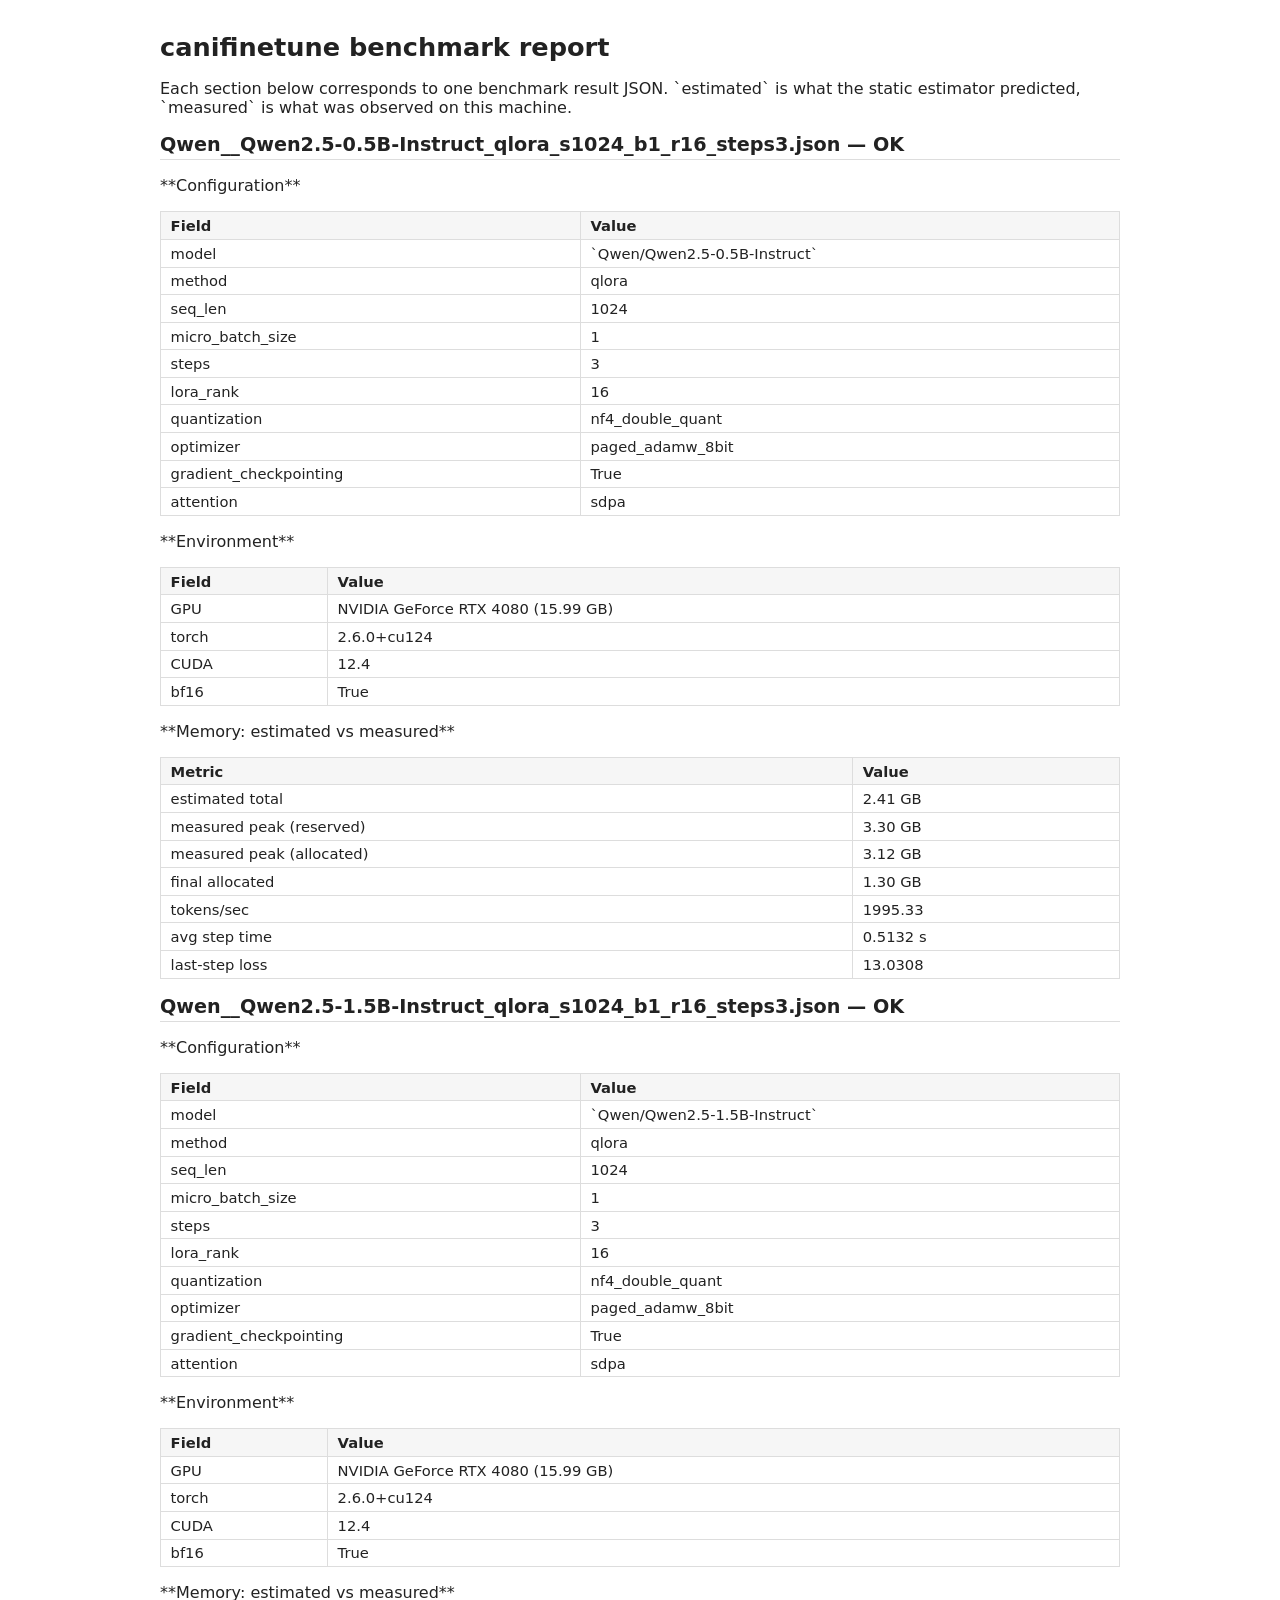
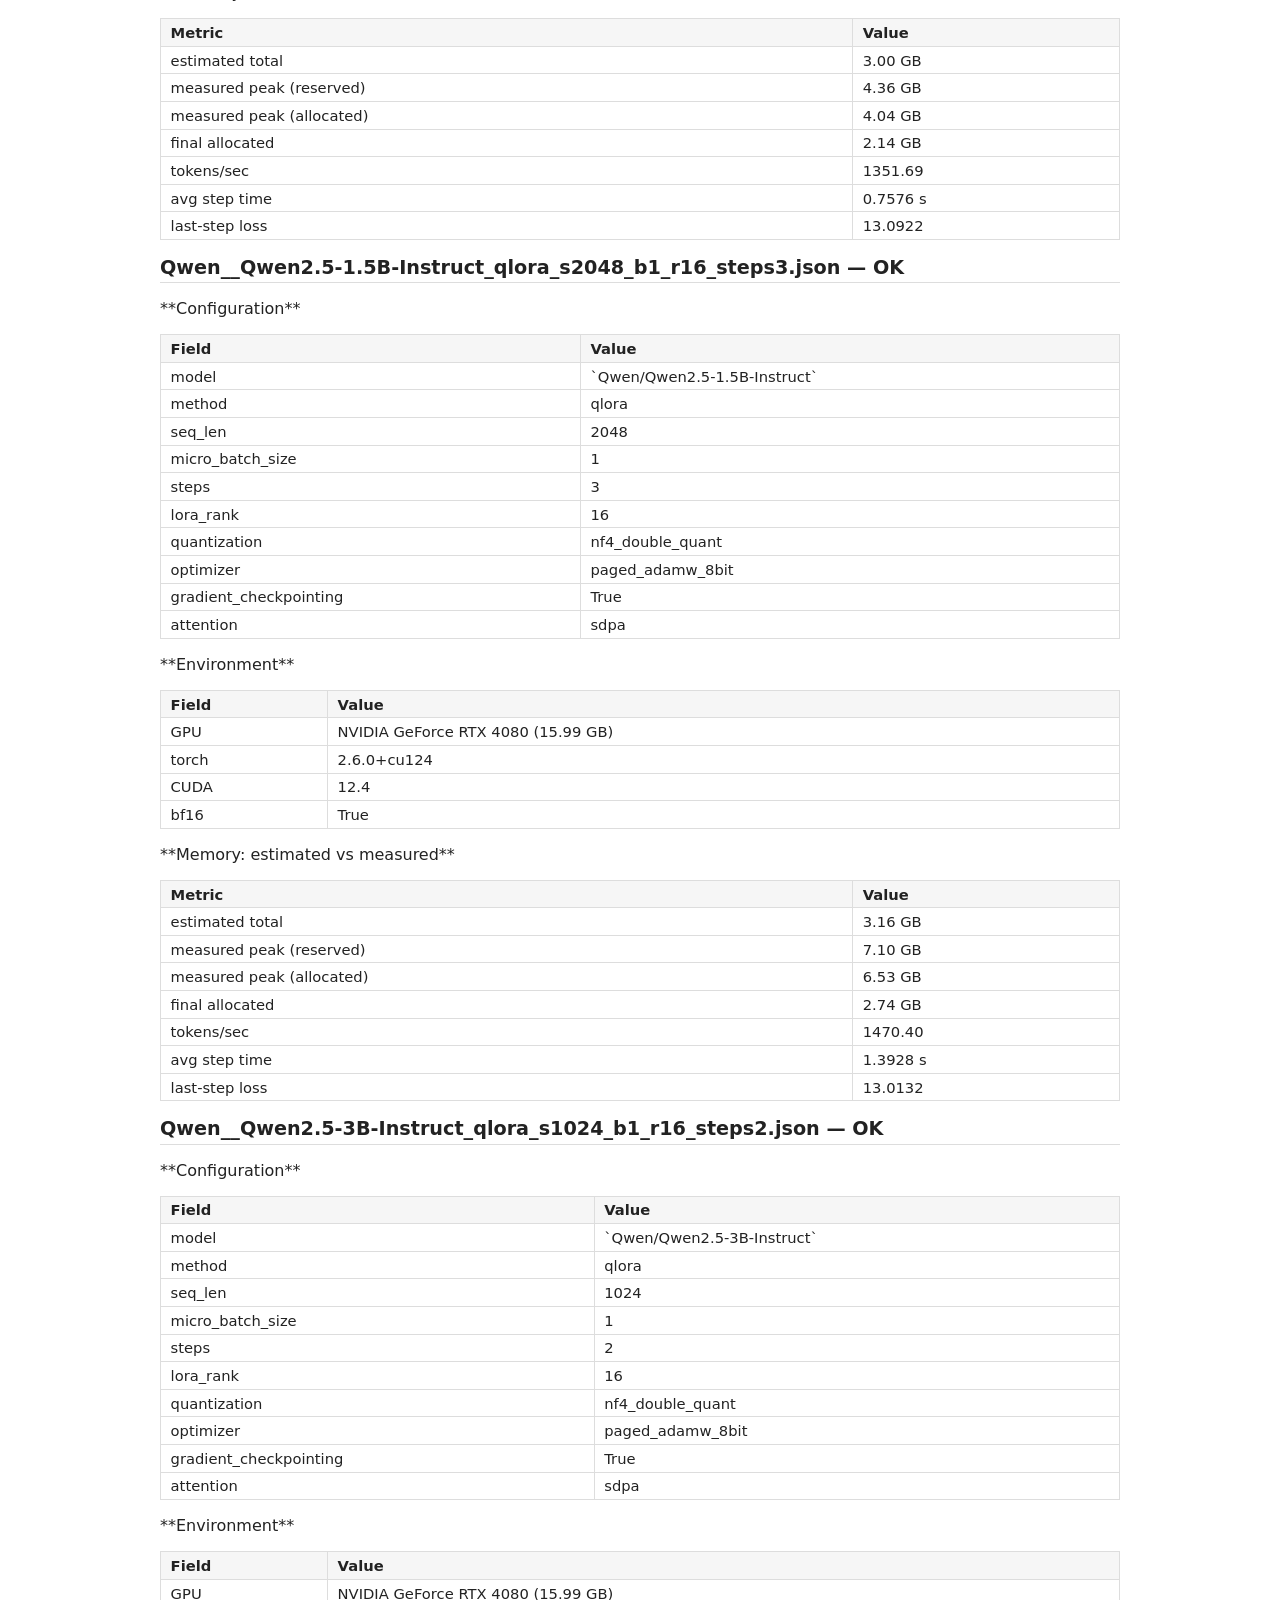
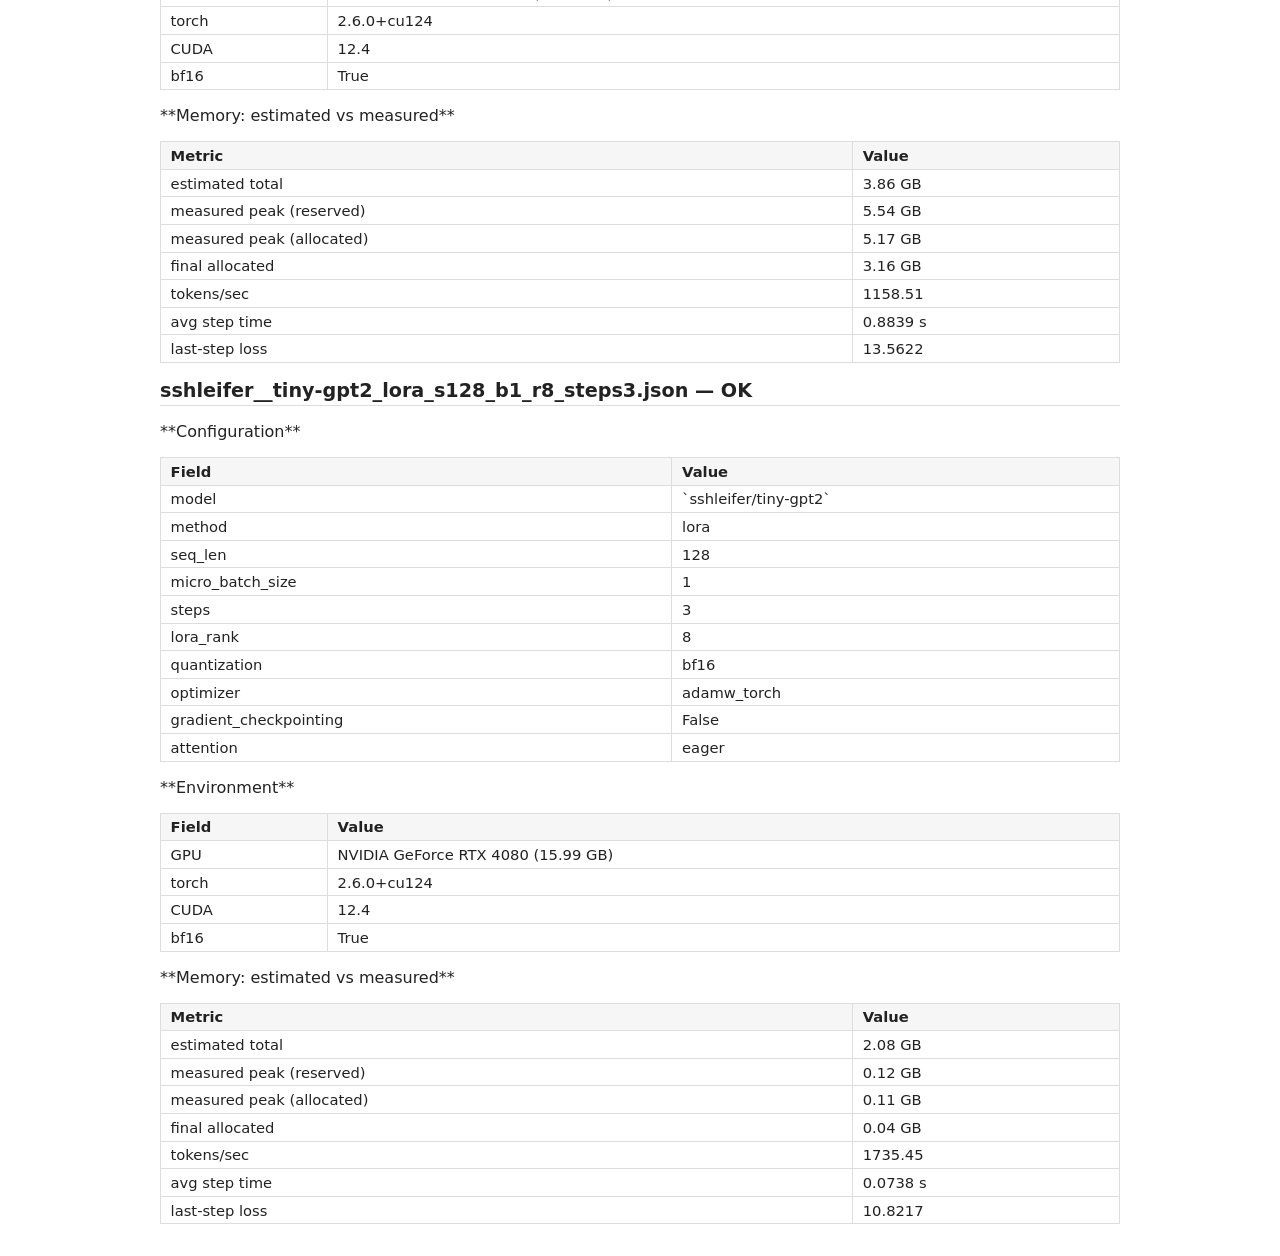
==== benchmarks/results/_report.html @ e1cbe89f "Add real RTX 4080 QLoRA benchmark results + recipes + calibration Tested on a single RTX 4080 (16 GB" ====
<!DOCTYPE html>
<html><head><meta charset="utf-8"><title>canifinetune benchmark report</title><style>
body {font-family: -apple-system, system-ui, "Segoe UI", sans-serif; max-width: 960px; margin: 2rem auto; color: #222;}
h1 {font-size: 1.6rem;}
h2 {font-size: 1.2rem; border-bottom: 1px solid #ddd; padding-bottom: 0.2rem;}
table {border-collapse: collapse; width: 100%; margin: 0.5rem 0 1rem;}
th, td {border: 1px solid #ddd; padding: 0.3rem 0.6rem; text-align: left; font-size: 0.92rem;}
th {background: #f6f6f6;}
code, pre {background: #f3f3f3; padding: 0 0.2rem; border-radius: 3px;}
pre {padding: 0.5rem; overflow-x: auto;}
</style></head><body>
<h1>canifinetune benchmark report</h1>
<p></p>
<p>Each section below corresponds to one benchmark result JSON. `estimated` is what the static estimator predicted, `measured` is what was observed on this machine.</p>
<p></p>
<h2>Qwen__Qwen2.5-0.5B-Instruct_qlora_s1024_b1_r16_steps3.json  —  OK</h2>
<p></p>
<p>**Configuration**</p>
<p></p>
<p></p>
<table><thead><tr>
<th>Field</th>
<th>Value</th>
</tr></thead><tbody>
<tr><td>model</td><td>`Qwen/Qwen2.5-0.5B-Instruct`</td></tr>
<tr><td>method</td><td>qlora</td></tr>
<tr><td>seq_len</td><td>1024</td></tr>
<tr><td>micro_batch_size</td><td>1</td></tr>
<tr><td>steps</td><td>3</td></tr>
<tr><td>lora_rank</td><td>16</td></tr>
<tr><td>quantization</td><td>nf4_double_quant</td></tr>
<tr><td>optimizer</td><td>paged_adamw_8bit</td></tr>
<tr><td>gradient_checkpointing</td><td>True</td></tr>
<tr><td>attention</td><td>sdpa</td></tr>
</tbody></table>
<p></p>
<p>**Environment**</p>
<p></p>
<p></p>
<table><thead><tr>
<th>Field</th>
<th>Value</th>
</tr></thead><tbody>
<tr><td>GPU</td><td>NVIDIA GeForce RTX 4080 (15.99 GB)</td></tr>
<tr><td>torch</td><td>2.6.0+cu124</td></tr>
<tr><td>CUDA</td><td>12.4</td></tr>
<tr><td>bf16</td><td>True</td></tr>
</tbody></table>
<p></p>
<p>**Memory: estimated vs measured**</p>
<p></p>
<p></p>
<table><thead><tr>
<th>Metric</th>
<th>Value</th>
</tr></thead><tbody>
<tr><td>estimated total</td><td>2.41 GB</td></tr>
<tr><td>measured peak (reserved)</td><td>3.30 GB</td></tr>
<tr><td>measured peak (allocated)</td><td>3.12 GB</td></tr>
<tr><td>final allocated</td><td>1.30 GB</td></tr>
<tr><td>tokens/sec</td><td>1995.33</td></tr>
<tr><td>avg step time</td><td>0.5132 s</td></tr>
<tr><td>last-step loss</td><td>13.0308</td></tr>
</tbody></table>
<p></p>
<h2>Qwen__Qwen2.5-1.5B-Instruct_qlora_s1024_b1_r16_steps3.json  —  OK</h2>
<p></p>
<p>**Configuration**</p>
<p></p>
<p></p>
<table><thead><tr>
<th>Field</th>
<th>Value</th>
</tr></thead><tbody>
<tr><td>model</td><td>`Qwen/Qwen2.5-1.5B-Instruct`</td></tr>
<tr><td>method</td><td>qlora</td></tr>
<tr><td>seq_len</td><td>1024</td></tr>
<tr><td>micro_batch_size</td><td>1</td></tr>
<tr><td>steps</td><td>3</td></tr>
<tr><td>lora_rank</td><td>16</td></tr>
<tr><td>quantization</td><td>nf4_double_quant</td></tr>
<tr><td>optimizer</td><td>paged_adamw_8bit</td></tr>
<tr><td>gradient_checkpointing</td><td>True</td></tr>
<tr><td>attention</td><td>sdpa</td></tr>
</tbody></table>
<p></p>
<p>**Environment**</p>
<p></p>
<p></p>
<table><thead><tr>
<th>Field</th>
<th>Value</th>
</tr></thead><tbody>
<tr><td>GPU</td><td>NVIDIA GeForce RTX 4080 (15.99 GB)</td></tr>
<tr><td>torch</td><td>2.6.0+cu124</td></tr>
<tr><td>CUDA</td><td>12.4</td></tr>
<tr><td>bf16</td><td>True</td></tr>
</tbody></table>
<p></p>
<p>**Memory: estimated vs measured**</p>
<p></p>
<p></p>
<table><thead><tr>
<th>Metric</th>
<th>Value</th>
</tr></thead><tbody>
<tr><td>estimated total</td><td>3.00 GB</td></tr>
<tr><td>measured peak (reserved)</td><td>4.36 GB</td></tr>
<tr><td>measured peak (allocated)</td><td>4.04 GB</td></tr>
<tr><td>final allocated</td><td>2.14 GB</td></tr>
<tr><td>tokens/sec</td><td>1351.69</td></tr>
<tr><td>avg step time</td><td>0.7576 s</td></tr>
<tr><td>last-step loss</td><td>13.0922</td></tr>
</tbody></table>
<p></p>
<h2>Qwen__Qwen2.5-1.5B-Instruct_qlora_s2048_b1_r16_steps3.json  —  OK</h2>
<p></p>
<p>**Configuration**</p>
<p></p>
<p></p>
<table><thead><tr>
<th>Field</th>
<th>Value</th>
</tr></thead><tbody>
<tr><td>model</td><td>`Qwen/Qwen2.5-1.5B-Instruct`</td></tr>
<tr><td>method</td><td>qlora</td></tr>
<tr><td>seq_len</td><td>2048</td></tr>
<tr><td>micro_batch_size</td><td>1</td></tr>
<tr><td>steps</td><td>3</td></tr>
<tr><td>lora_rank</td><td>16</td></tr>
<tr><td>quantization</td><td>nf4_double_quant</td></tr>
<tr><td>optimizer</td><td>paged_adamw_8bit</td></tr>
<tr><td>gradient_checkpointing</td><td>True</td></tr>
<tr><td>attention</td><td>sdpa</td></tr>
</tbody></table>
<p></p>
<p>**Environment**</p>
<p></p>
<p></p>
<table><thead><tr>
<th>Field</th>
<th>Value</th>
</tr></thead><tbody>
<tr><td>GPU</td><td>NVIDIA GeForce RTX 4080 (15.99 GB)</td></tr>
<tr><td>torch</td><td>2.6.0+cu124</td></tr>
<tr><td>CUDA</td><td>12.4</td></tr>
<tr><td>bf16</td><td>True</td></tr>
</tbody></table>
<p></p>
<p>**Memory: estimated vs measured**</p>
<p></p>
<p></p>
<table><thead><tr>
<th>Metric</th>
<th>Value</th>
</tr></thead><tbody>
<tr><td>estimated total</td><td>3.16 GB</td></tr>
<tr><td>measured peak (reserved)</td><td>7.10 GB</td></tr>
<tr><td>measured peak (allocated)</td><td>6.53 GB</td></tr>
<tr><td>final allocated</td><td>2.74 GB</td></tr>
<tr><td>tokens/sec</td><td>1470.40</td></tr>
<tr><td>avg step time</td><td>1.3928 s</td></tr>
<tr><td>last-step loss</td><td>13.0132</td></tr>
</tbody></table>
<p></p>
<h2>Qwen__Qwen2.5-3B-Instruct_qlora_s1024_b1_r16_steps2.json  —  OK</h2>
<p></p>
<p>**Configuration**</p>
<p></p>
<p></p>
<table><thead><tr>
<th>Field</th>
<th>Value</th>
</tr></thead><tbody>
<tr><td>model</td><td>`Qwen/Qwen2.5-3B-Instruct`</td></tr>
<tr><td>method</td><td>qlora</td></tr>
<tr><td>seq_len</td><td>1024</td></tr>
<tr><td>micro_batch_size</td><td>1</td></tr>
<tr><td>steps</td><td>2</td></tr>
<tr><td>lora_rank</td><td>16</td></tr>
<tr><td>quantization</td><td>nf4_double_quant</td></tr>
<tr><td>optimizer</td><td>paged_adamw_8bit</td></tr>
<tr><td>gradient_checkpointing</td><td>True</td></tr>
<tr><td>attention</td><td>sdpa</td></tr>
</tbody></table>
<p></p>
<p>**Environment**</p>
<p></p>
<p></p>
<table><thead><tr>
<th>Field</th>
<th>Value</th>
</tr></thead><tbody>
<tr><td>GPU</td><td>NVIDIA GeForce RTX 4080 (15.99 GB)</td></tr>
<tr><td>torch</td><td>2.6.0+cu124</td></tr>
<tr><td>CUDA</td><td>12.4</td></tr>
<tr><td>bf16</td><td>True</td></tr>
</tbody></table>
<p></p>
<p>**Memory: estimated vs measured**</p>
<p></p>
<p></p>
<table><thead><tr>
<th>Metric</th>
<th>Value</th>
</tr></thead><tbody>
<tr><td>estimated total</td><td>3.86 GB</td></tr>
<tr><td>measured peak (reserved)</td><td>5.54 GB</td></tr>
<tr><td>measured peak (allocated)</td><td>5.17 GB</td></tr>
<tr><td>final allocated</td><td>3.16 GB</td></tr>
<tr><td>tokens/sec</td><td>1158.51</td></tr>
<tr><td>avg step time</td><td>0.8839 s</td></tr>
<tr><td>last-step loss</td><td>13.5622</td></tr>
</tbody></table>
<p></p>
<h2>sshleifer__tiny-gpt2_lora_s128_b1_r8_steps3.json  —  OK</h2>
<p></p>
<p>**Configuration**</p>
<p></p>
<p></p>
<table><thead><tr>
<th>Field</th>
<th>Value</th>
</tr></thead><tbody>
<tr><td>model</td><td>`sshleifer/tiny-gpt2`</td></tr>
<tr><td>method</td><td>lora</td></tr>
<tr><td>seq_len</td><td>128</td></tr>
<tr><td>micro_batch_size</td><td>1</td></tr>
<tr><td>steps</td><td>3</td></tr>
<tr><td>lora_rank</td><td>8</td></tr>
<tr><td>quantization</td><td>bf16</td></tr>
<tr><td>optimizer</td><td>adamw_torch</td></tr>
<tr><td>gradient_checkpointing</td><td>False</td></tr>
<tr><td>attention</td><td>eager</td></tr>
</tbody></table>
<p></p>
<p>**Environment**</p>
<p></p>
<p></p>
<table><thead><tr>
<th>Field</th>
<th>Value</th>
</tr></thead><tbody>
<tr><td>GPU</td><td>NVIDIA GeForce RTX 4080 (15.99 GB)</td></tr>
<tr><td>torch</td><td>2.6.0+cu124</td></tr>
<tr><td>CUDA</td><td>12.4</td></tr>
<tr><td>bf16</td><td>True</td></tr>
</tbody></table>
<p></p>
<p>**Memory: estimated vs measured**</p>
<p></p>
<p></p>
<table><thead><tr>
<th>Metric</th>
<th>Value</th>
</tr></thead><tbody>
<tr><td>estimated total</td><td>2.08 GB</td></tr>
<tr><td>measured peak (reserved)</td><td>0.12 GB</td></tr>
<tr><td>measured peak (allocated)</td><td>0.11 GB</td></tr>
<tr><td>final allocated</td><td>0.04 GB</td></tr>
<tr><td>tokens/sec</td><td>1735.45</td></tr>
<tr><td>avg step time</td><td>0.0738 s</td></tr>
<tr><td>last-step loss</td><td>10.8217</td></tr>
</tbody></table>
</body></html>
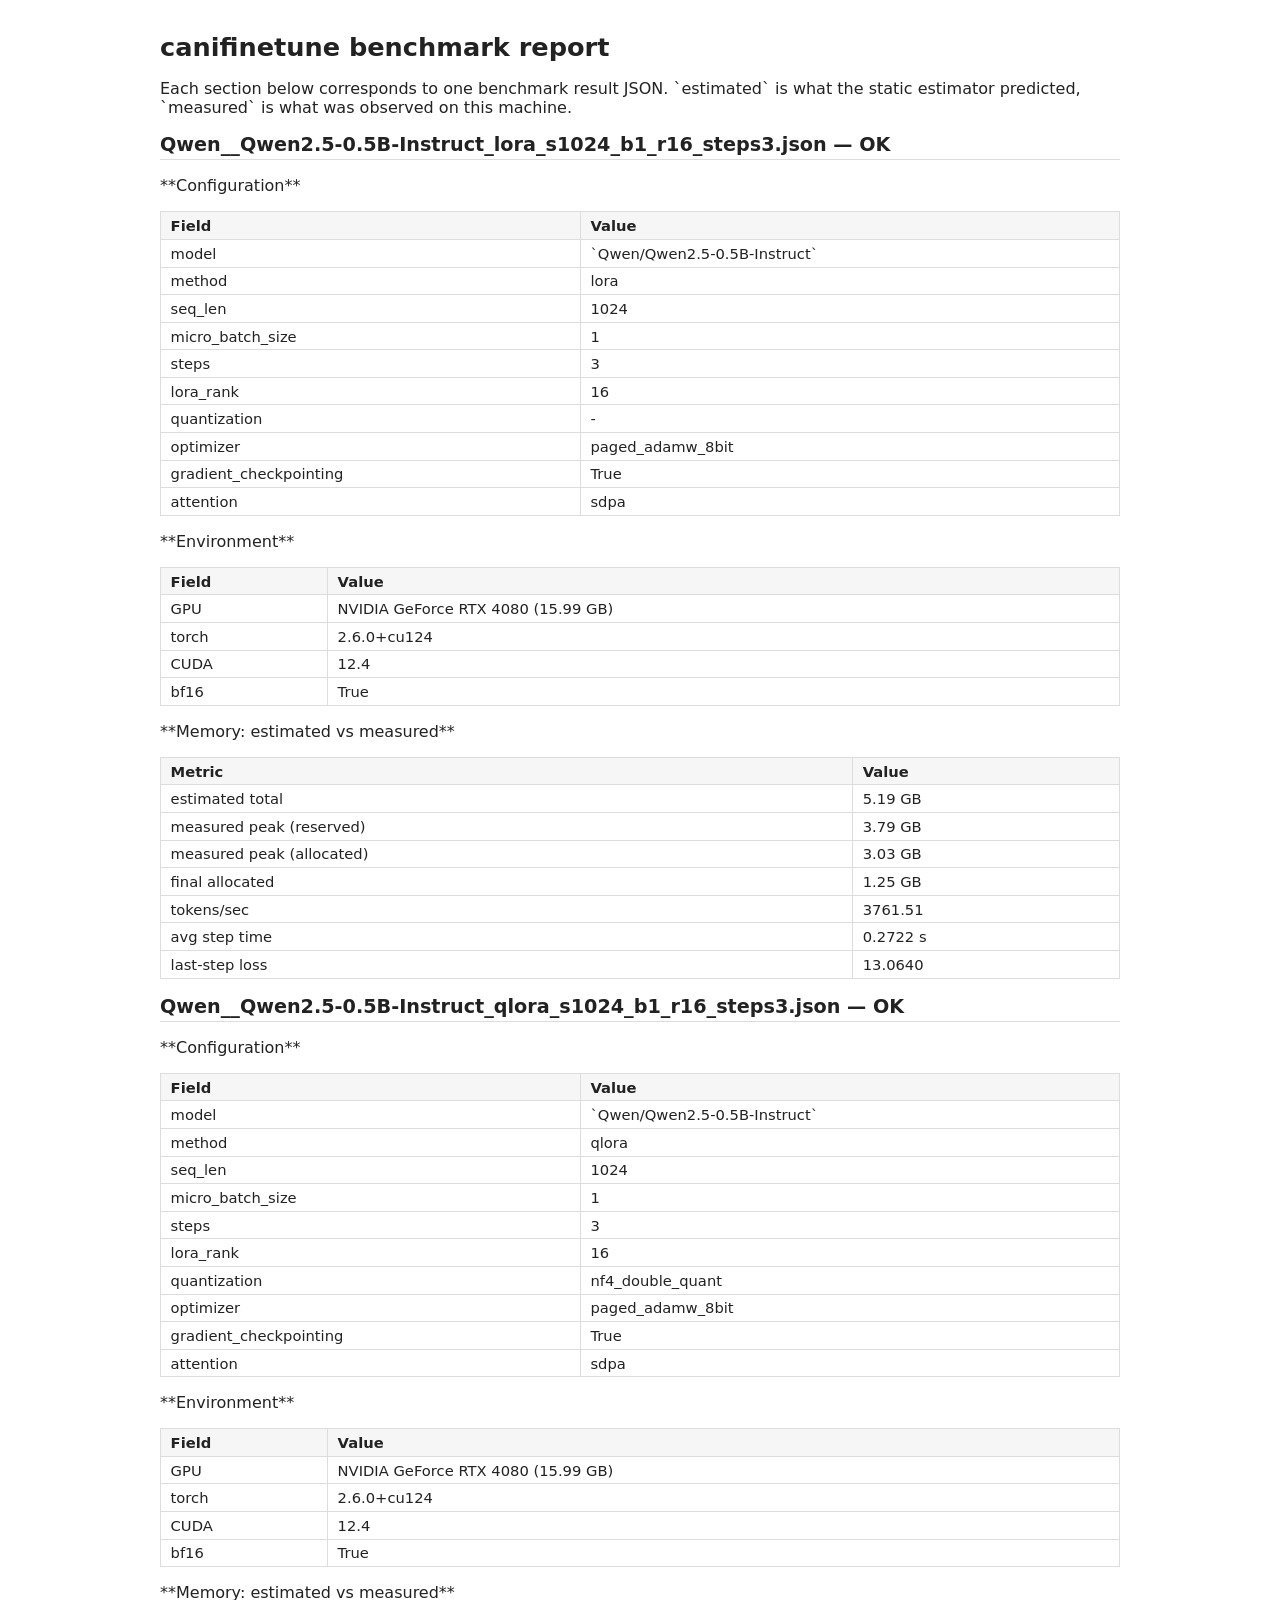
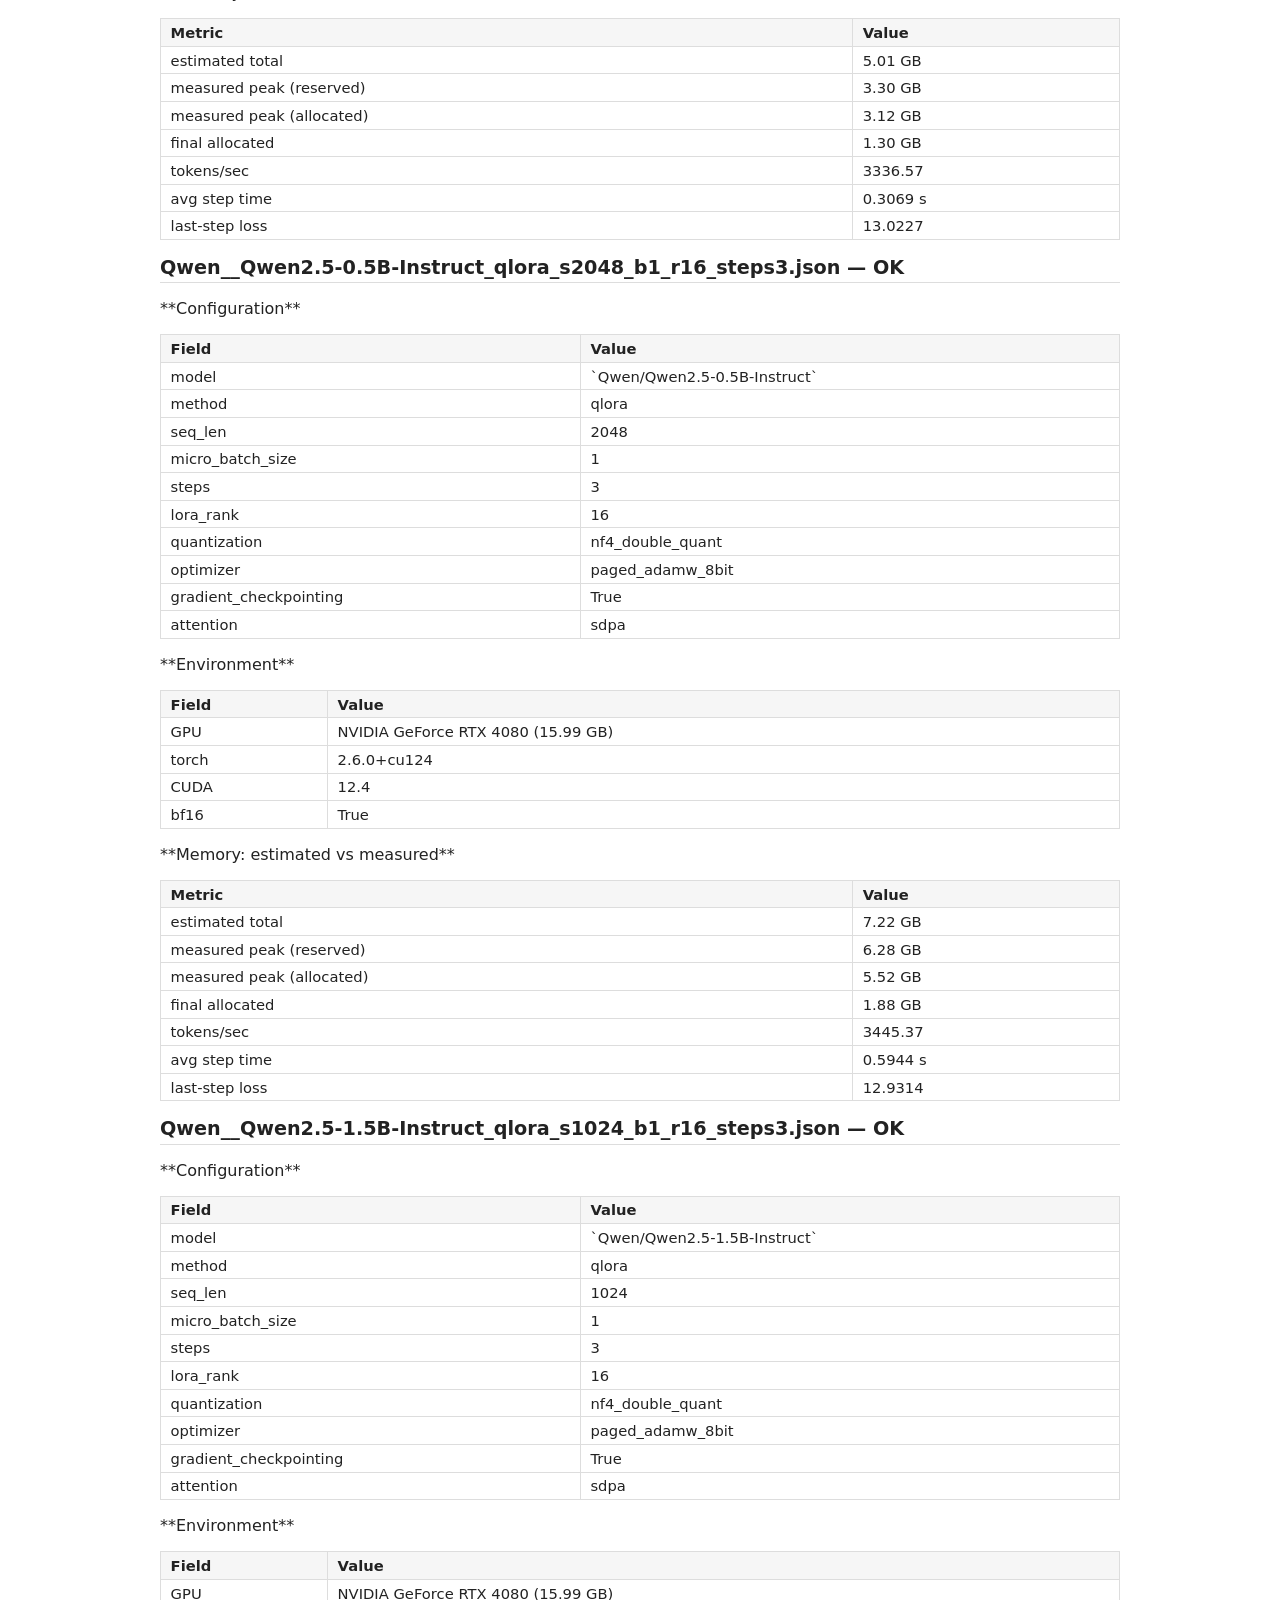
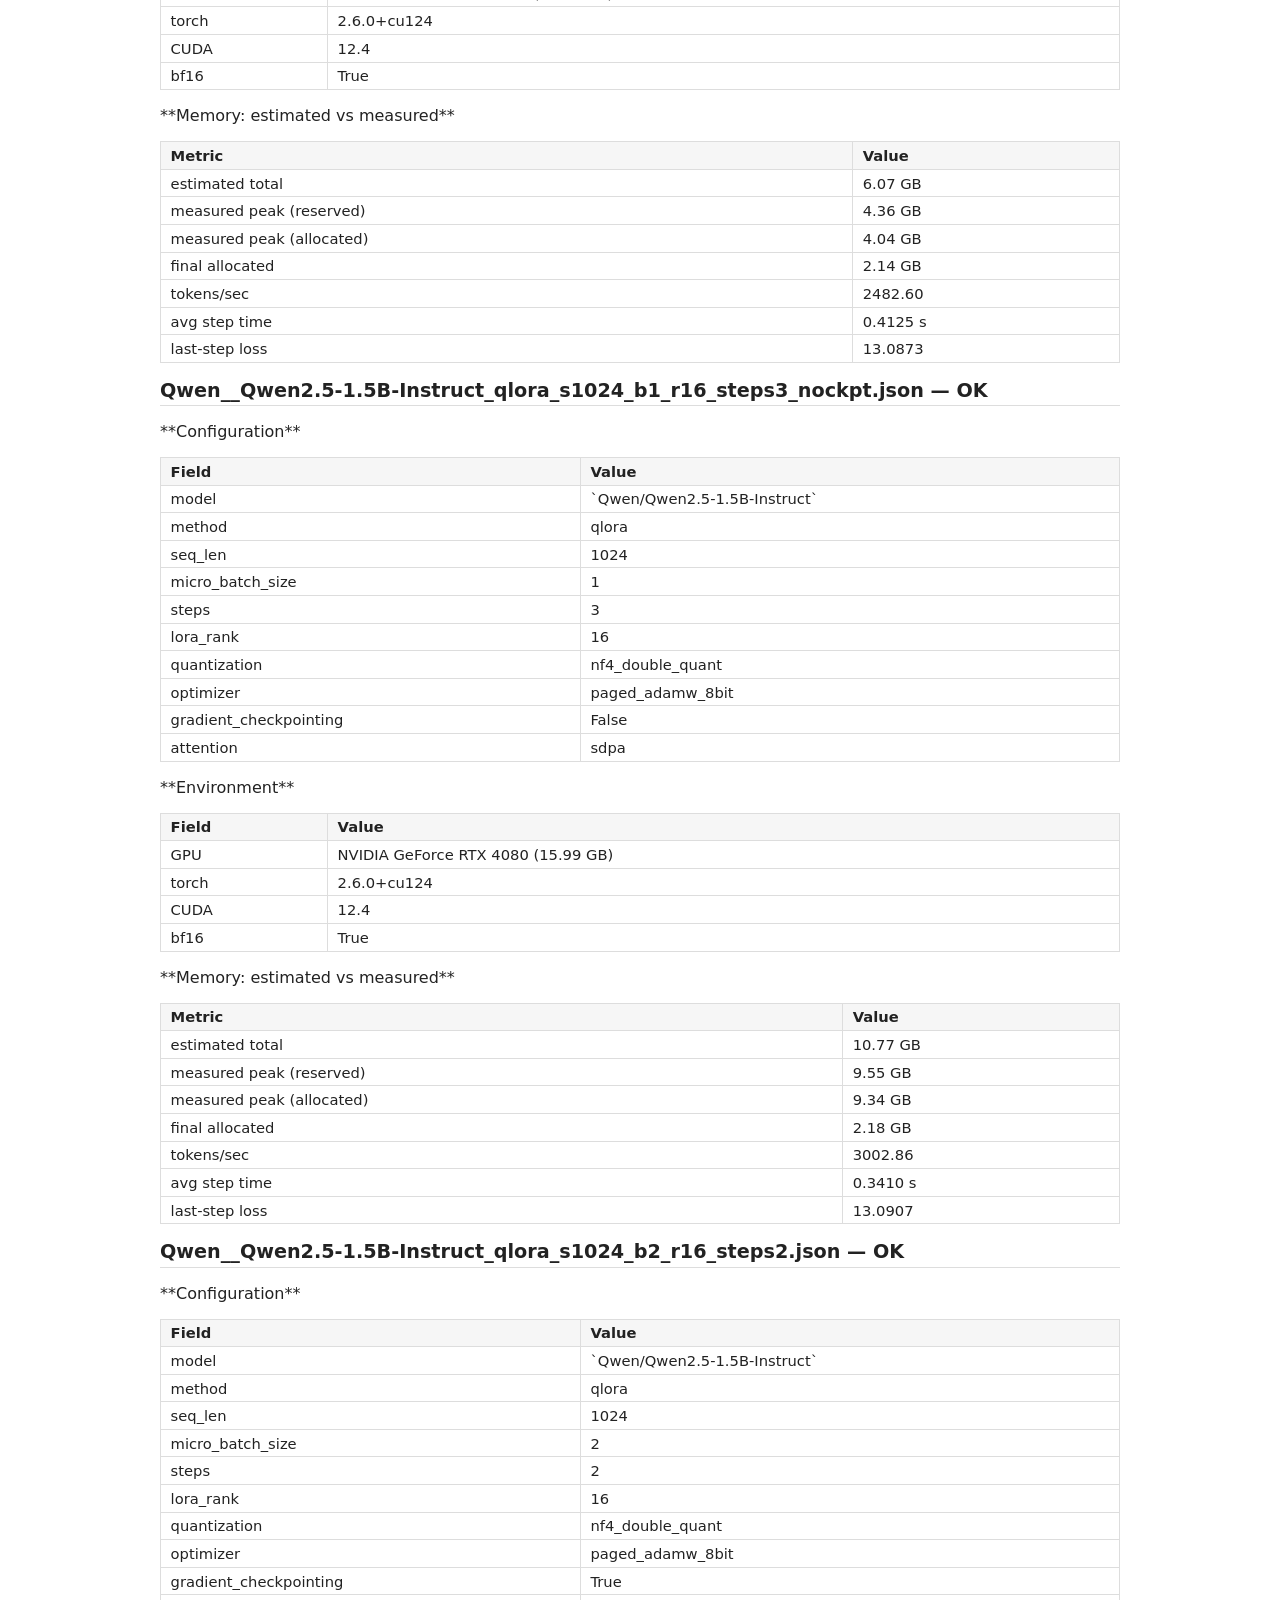
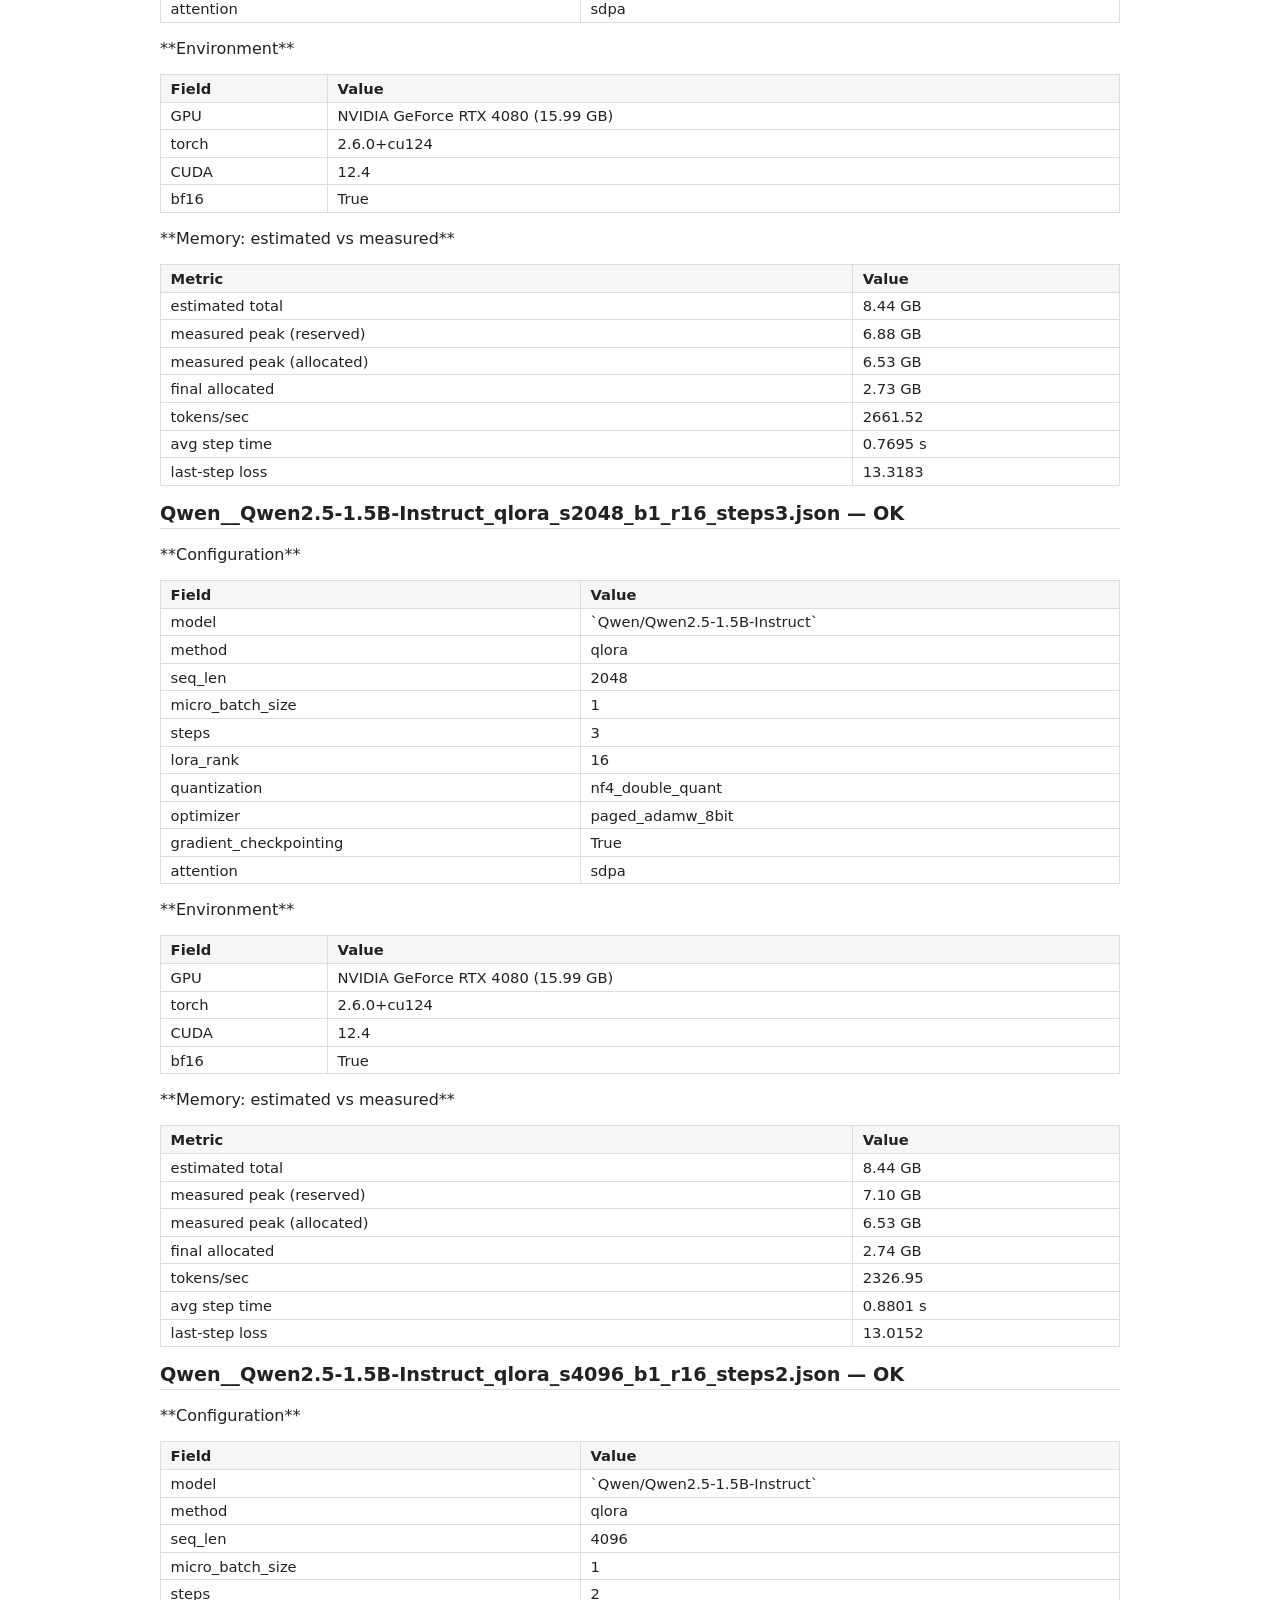
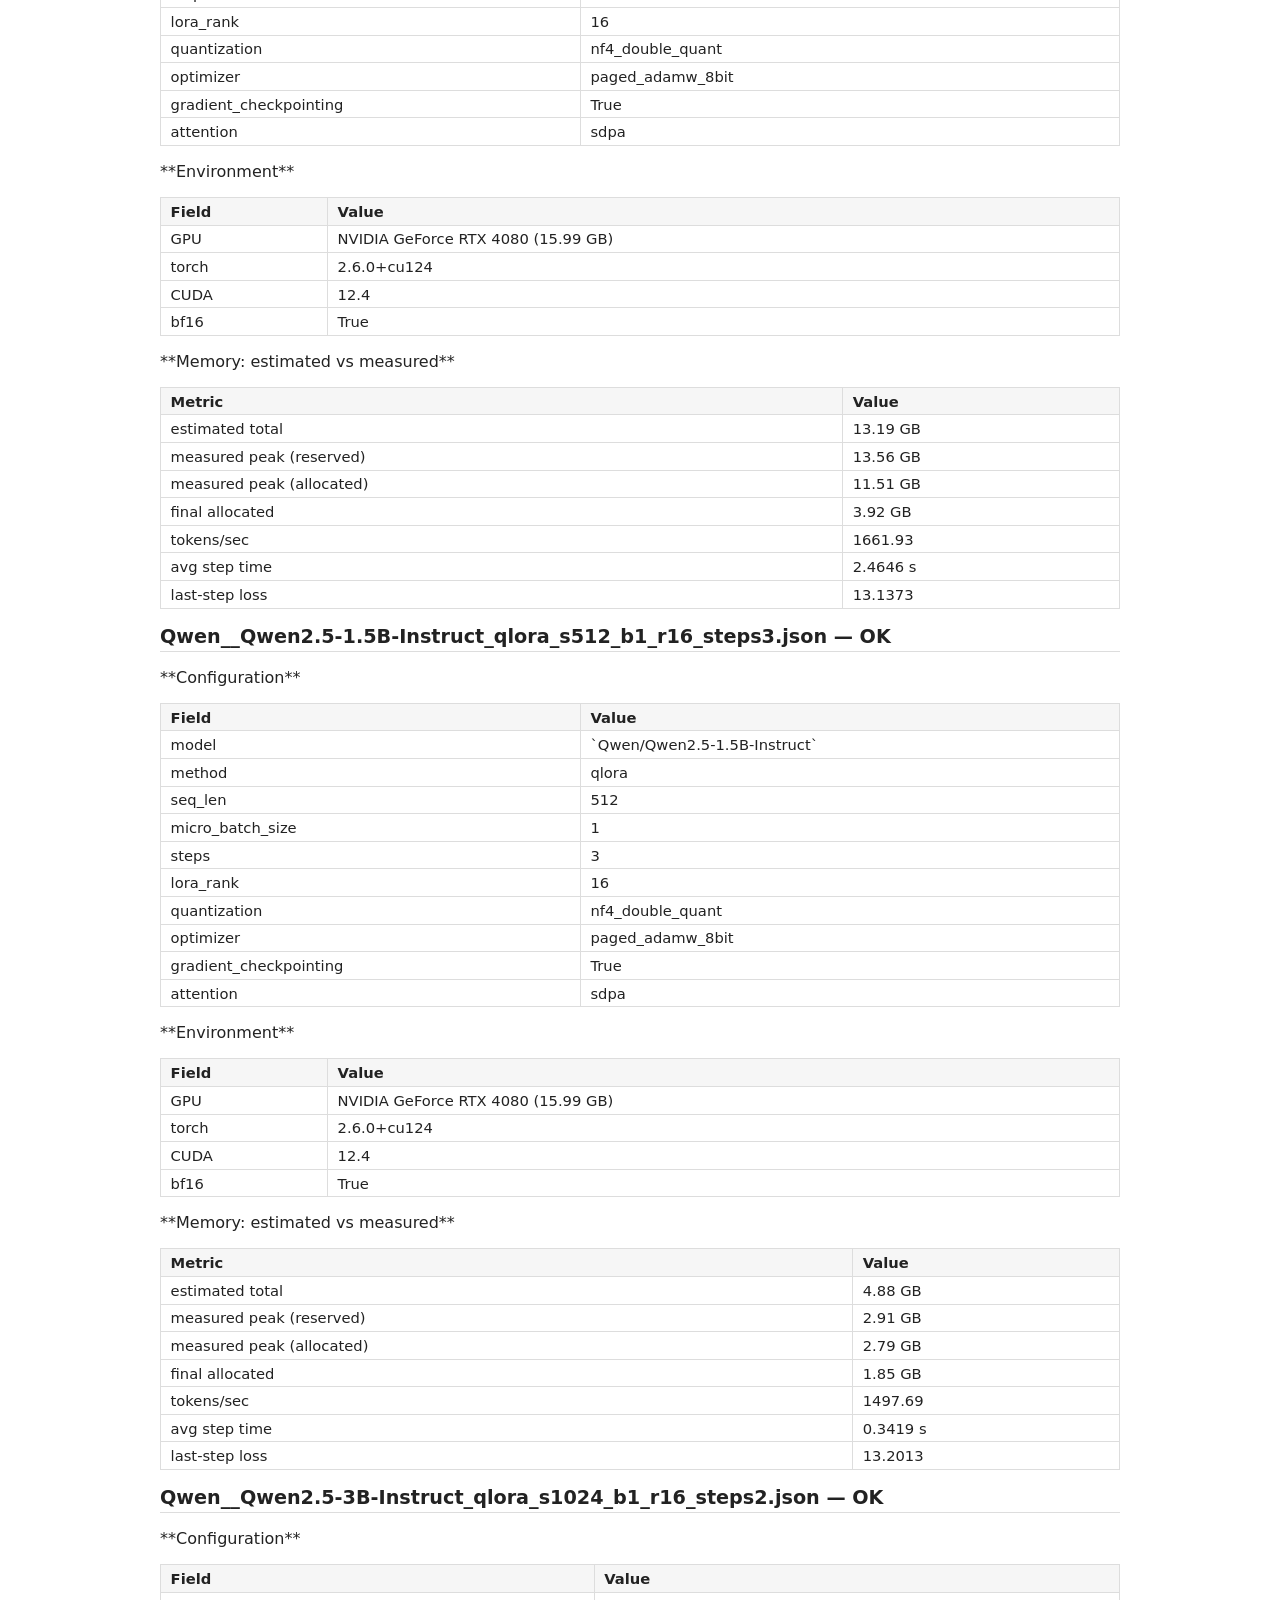
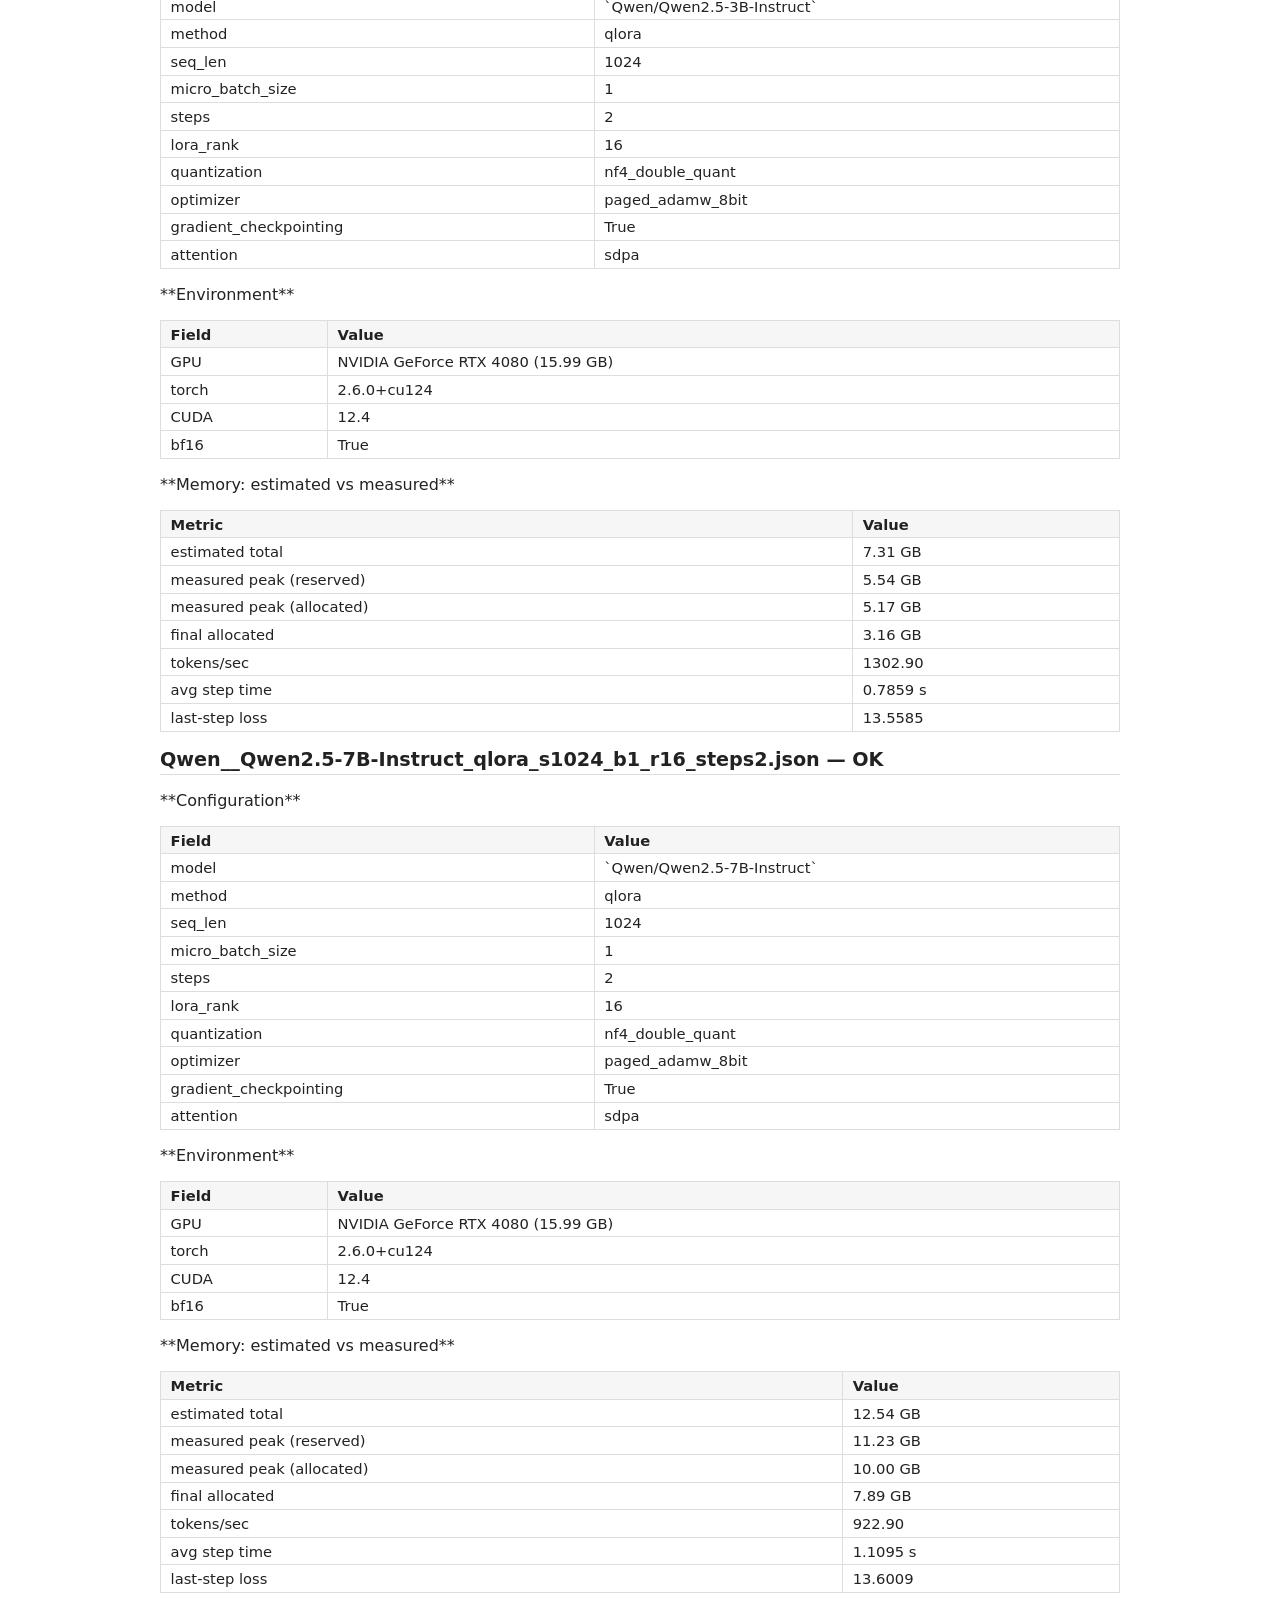
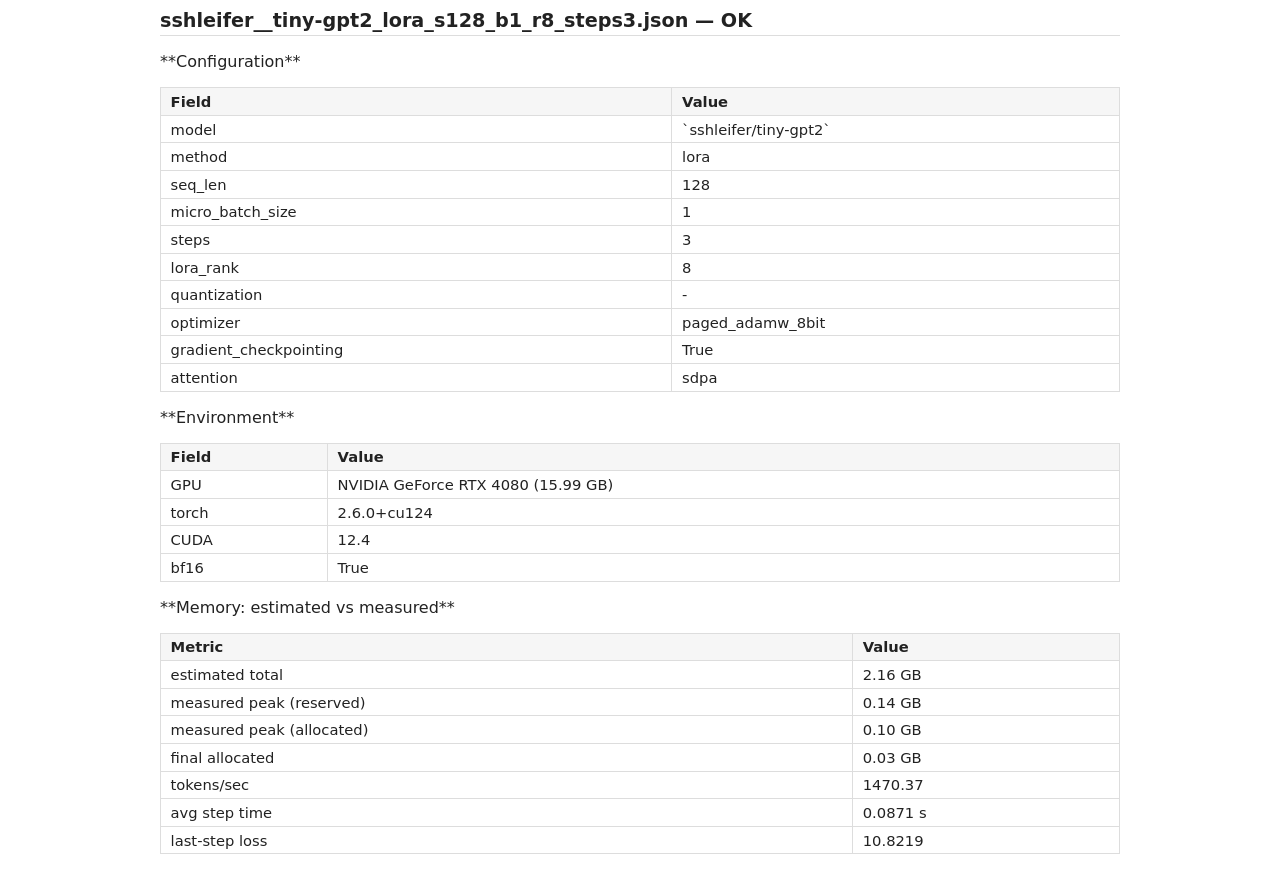
==== commit 669dffc8: "Refresh RTX 4080 baselines and docs for the recalibrated estimator Re-ran the full benchmark grid (n" ====
--- a/benchmarks/results/_report.html
+++ b/benchmarks/results/_report.html
@@ -13,6 +13,56 @@
 <p></p>
 <p>Each section below corresponds to one benchmark result JSON. `estimated` is what the static estimator predicted, `measured` is what was observed on this machine.</p>
 <p></p>
+<h2>Qwen__Qwen2.5-0.5B-Instruct_lora_s1024_b1_r16_steps3.json  —  OK</h2>
+<p></p>
+<p>**Configuration**</p>
+<p></p>
+<p></p>
+<table><thead><tr>
+<th>Field</th>
+<th>Value</th>
+</tr></thead><tbody>
+<tr><td>model</td><td>`Qwen/Qwen2.5-0.5B-Instruct`</td></tr>
+<tr><td>method</td><td>lora</td></tr>
+<tr><td>seq_len</td><td>1024</td></tr>
+<tr><td>micro_batch_size</td><td>1</td></tr>
+<tr><td>steps</td><td>3</td></tr>
+<tr><td>lora_rank</td><td>16</td></tr>
+<tr><td>quantization</td><td>-</td></tr>
+<tr><td>optimizer</td><td>paged_adamw_8bit</td></tr>
+<tr><td>gradient_checkpointing</td><td>True</td></tr>
+<tr><td>attention</td><td>sdpa</td></tr>
+</tbody></table>
+<p></p>
+<p>**Environment**</p>
+<p></p>
+<p></p>
+<table><thead><tr>
+<th>Field</th>
+<th>Value</th>
+</tr></thead><tbody>
+<tr><td>GPU</td><td>NVIDIA GeForce RTX 4080 (15.99 GB)</td></tr>
+<tr><td>torch</td><td>2.6.0+cu124</td></tr>
+<tr><td>CUDA</td><td>12.4</td></tr>
+<tr><td>bf16</td><td>True</td></tr>
+</tbody></table>
+<p></p>
+<p>**Memory: estimated vs measured**</p>
+<p></p>
+<p></p>
+<table><thead><tr>
+<th>Metric</th>
+<th>Value</th>
+</tr></thead><tbody>
+<tr><td>estimated total</td><td>5.19 GB</td></tr>
+<tr><td>measured peak (reserved)</td><td>3.79 GB</td></tr>
+<tr><td>measured peak (allocated)</td><td>3.03 GB</td></tr>
+<tr><td>final allocated</td><td>1.25 GB</td></tr>
+<tr><td>tokens/sec</td><td>3761.51</td></tr>
+<tr><td>avg step time</td><td>0.2722 s</td></tr>
+<tr><td>last-step loss</td><td>13.0640</td></tr>
+</tbody></table>
+<p></p>
 <h2>Qwen__Qwen2.5-0.5B-Instruct_qlora_s1024_b1_r16_steps3.json  —  OK</h2>
 <p></p>
 <p>**Configuration**</p>
@@ -54,13 +104,63 @@
 <th>Metric</th>
 <th>Value</th>
 </tr></thead><tbody>
-<tr><td>estimated total</td><td>2.41 GB</td></tr>
+<tr><td>estimated total</td><td>5.01 GB</td></tr>
 <tr><td>measured peak (reserved)</td><td>3.30 GB</td></tr>
 <tr><td>measured peak (allocated)</td><td>3.12 GB</td></tr>
 <tr><td>final allocated</td><td>1.30 GB</td></tr>
-<tr><td>tokens/sec</td><td>1995.33</td></tr>
-<tr><td>avg step time</td><td>0.5132 s</td></tr>
-<tr><td>last-step loss</td><td>13.0308</td></tr>
+<tr><td>tokens/sec</td><td>3336.57</td></tr>
+<tr><td>avg step time</td><td>0.3069 s</td></tr>
+<tr><td>last-step loss</td><td>13.0227</td></tr>
+</tbody></table>
+<p></p>
+<h2>Qwen__Qwen2.5-0.5B-Instruct_qlora_s2048_b1_r16_steps3.json  —  OK</h2>
+<p></p>
+<p>**Configuration**</p>
+<p></p>
+<p></p>
+<table><thead><tr>
+<th>Field</th>
+<th>Value</th>
+</tr></thead><tbody>
+<tr><td>model</td><td>`Qwen/Qwen2.5-0.5B-Instruct`</td></tr>
+<tr><td>method</td><td>qlora</td></tr>
+<tr><td>seq_len</td><td>2048</td></tr>
+<tr><td>micro_batch_size</td><td>1</td></tr>
+<tr><td>steps</td><td>3</td></tr>
+<tr><td>lora_rank</td><td>16</td></tr>
+<tr><td>quantization</td><td>nf4_double_quant</td></tr>
+<tr><td>optimizer</td><td>paged_adamw_8bit</td></tr>
+<tr><td>gradient_checkpointing</td><td>True</td></tr>
+<tr><td>attention</td><td>sdpa</td></tr>
+</tbody></table>
+<p></p>
+<p>**Environment**</p>
+<p></p>
+<p></p>
+<table><thead><tr>
+<th>Field</th>
+<th>Value</th>
+</tr></thead><tbody>
+<tr><td>GPU</td><td>NVIDIA GeForce RTX 4080 (15.99 GB)</td></tr>
+<tr><td>torch</td><td>2.6.0+cu124</td></tr>
+<tr><td>CUDA</td><td>12.4</td></tr>
+<tr><td>bf16</td><td>True</td></tr>
+</tbody></table>
+<p></p>
+<p>**Memory: estimated vs measured**</p>
+<p></p>
+<p></p>
+<table><thead><tr>
+<th>Metric</th>
+<th>Value</th>
+</tr></thead><tbody>
+<tr><td>estimated total</td><td>7.22 GB</td></tr>
+<tr><td>measured peak (reserved)</td><td>6.28 GB</td></tr>
+<tr><td>measured peak (allocated)</td><td>5.52 GB</td></tr>
+<tr><td>final allocated</td><td>1.88 GB</td></tr>
+<tr><td>tokens/sec</td><td>3445.37</td></tr>
+<tr><td>avg step time</td><td>0.5944 s</td></tr>
+<tr><td>last-step loss</td><td>12.9314</td></tr>
 </tbody></table>
 <p></p>
 <h2>Qwen__Qwen2.5-1.5B-Instruct_qlora_s1024_b1_r16_steps3.json  —  OK</h2>
@@ -104,13 +204,113 @@
 <th>Metric</th>
 <th>Value</th>
 </tr></thead><tbody>
-<tr><td>estimated total</td><td>3.00 GB</td></tr>
+<tr><td>estimated total</td><td>6.07 GB</td></tr>
 <tr><td>measured peak (reserved)</td><td>4.36 GB</td></tr>
 <tr><td>measured peak (allocated)</td><td>4.04 GB</td></tr>
 <tr><td>final allocated</td><td>2.14 GB</td></tr>
-<tr><td>tokens/sec</td><td>1351.69</td></tr>
-<tr><td>avg step time</td><td>0.7576 s</td></tr>
-<tr><td>last-step loss</td><td>13.0922</td></tr>
+<tr><td>tokens/sec</td><td>2482.60</td></tr>
+<tr><td>avg step time</td><td>0.4125 s</td></tr>
+<tr><td>last-step loss</td><td>13.0873</td></tr>
+</tbody></table>
+<p></p>
+<h2>Qwen__Qwen2.5-1.5B-Instruct_qlora_s1024_b1_r16_steps3_nockpt.json  —  OK</h2>
+<p></p>
+<p>**Configuration**</p>
+<p></p>
+<p></p>
+<table><thead><tr>
+<th>Field</th>
+<th>Value</th>
+</tr></thead><tbody>
+<tr><td>model</td><td>`Qwen/Qwen2.5-1.5B-Instruct`</td></tr>
+<tr><td>method</td><td>qlora</td></tr>
+<tr><td>seq_len</td><td>1024</td></tr>
+<tr><td>micro_batch_size</td><td>1</td></tr>
+<tr><td>steps</td><td>3</td></tr>
+<tr><td>lora_rank</td><td>16</td></tr>
+<tr><td>quantization</td><td>nf4_double_quant</td></tr>
+<tr><td>optimizer</td><td>paged_adamw_8bit</td></tr>
+<tr><td>gradient_checkpointing</td><td>False</td></tr>
+<tr><td>attention</td><td>sdpa</td></tr>
+</tbody></table>
+<p></p>
+<p>**Environment**</p>
+<p></p>
+<p></p>
+<table><thead><tr>
+<th>Field</th>
+<th>Value</th>
+</tr></thead><tbody>
+<tr><td>GPU</td><td>NVIDIA GeForce RTX 4080 (15.99 GB)</td></tr>
+<tr><td>torch</td><td>2.6.0+cu124</td></tr>
+<tr><td>CUDA</td><td>12.4</td></tr>
+<tr><td>bf16</td><td>True</td></tr>
+</tbody></table>
+<p></p>
+<p>**Memory: estimated vs measured**</p>
+<p></p>
+<p></p>
+<table><thead><tr>
+<th>Metric</th>
+<th>Value</th>
+</tr></thead><tbody>
+<tr><td>estimated total</td><td>10.77 GB</td></tr>
+<tr><td>measured peak (reserved)</td><td>9.55 GB</td></tr>
+<tr><td>measured peak (allocated)</td><td>9.34 GB</td></tr>
+<tr><td>final allocated</td><td>2.18 GB</td></tr>
+<tr><td>tokens/sec</td><td>3002.86</td></tr>
+<tr><td>avg step time</td><td>0.3410 s</td></tr>
+<tr><td>last-step loss</td><td>13.0907</td></tr>
+</tbody></table>
+<p></p>
+<h2>Qwen__Qwen2.5-1.5B-Instruct_qlora_s1024_b2_r16_steps2.json  —  OK</h2>
+<p></p>
+<p>**Configuration**</p>
+<p></p>
+<p></p>
+<table><thead><tr>
+<th>Field</th>
+<th>Value</th>
+</tr></thead><tbody>
+<tr><td>model</td><td>`Qwen/Qwen2.5-1.5B-Instruct`</td></tr>
+<tr><td>method</td><td>qlora</td></tr>
+<tr><td>seq_len</td><td>1024</td></tr>
+<tr><td>micro_batch_size</td><td>2</td></tr>
+<tr><td>steps</td><td>2</td></tr>
+<tr><td>lora_rank</td><td>16</td></tr>
+<tr><td>quantization</td><td>nf4_double_quant</td></tr>
+<tr><td>optimizer</td><td>paged_adamw_8bit</td></tr>
+<tr><td>gradient_checkpointing</td><td>True</td></tr>
+<tr><td>attention</td><td>sdpa</td></tr>
+</tbody></table>
+<p></p>
+<p>**Environment**</p>
+<p></p>
+<p></p>
+<table><thead><tr>
+<th>Field</th>
+<th>Value</th>
+</tr></thead><tbody>
+<tr><td>GPU</td><td>NVIDIA GeForce RTX 4080 (15.99 GB)</td></tr>
+<tr><td>torch</td><td>2.6.0+cu124</td></tr>
+<tr><td>CUDA</td><td>12.4</td></tr>
+<tr><td>bf16</td><td>True</td></tr>
+</tbody></table>
+<p></p>
+<p>**Memory: estimated vs measured**</p>
+<p></p>
+<p></p>
+<table><thead><tr>
+<th>Metric</th>
+<th>Value</th>
+</tr></thead><tbody>
+<tr><td>estimated total</td><td>8.44 GB</td></tr>
+<tr><td>measured peak (reserved)</td><td>6.88 GB</td></tr>
+<tr><td>measured peak (allocated)</td><td>6.53 GB</td></tr>
+<tr><td>final allocated</td><td>2.73 GB</td></tr>
+<tr><td>tokens/sec</td><td>2661.52</td></tr>
+<tr><td>avg step time</td><td>0.7695 s</td></tr>
+<tr><td>last-step loss</td><td>13.3183</td></tr>
 </tbody></table>
 <p></p>
 <h2>Qwen__Qwen2.5-1.5B-Instruct_qlora_s2048_b1_r16_steps3.json  —  OK</h2>
@@ -154,13 +354,113 @@
 <th>Metric</th>
 <th>Value</th>
 </tr></thead><tbody>
-<tr><td>estimated total</td><td>3.16 GB</td></tr>
+<tr><td>estimated total</td><td>8.44 GB</td></tr>
 <tr><td>measured peak (reserved)</td><td>7.10 GB</td></tr>
 <tr><td>measured peak (allocated)</td><td>6.53 GB</td></tr>
 <tr><td>final allocated</td><td>2.74 GB</td></tr>
-<tr><td>tokens/sec</td><td>1470.40</td></tr>
-<tr><td>avg step time</td><td>1.3928 s</td></tr>
-<tr><td>last-step loss</td><td>13.0132</td></tr>
+<tr><td>tokens/sec</td><td>2326.95</td></tr>
+<tr><td>avg step time</td><td>0.8801 s</td></tr>
+<tr><td>last-step loss</td><td>13.0152</td></tr>
+</tbody></table>
+<p></p>
+<h2>Qwen__Qwen2.5-1.5B-Instruct_qlora_s4096_b1_r16_steps2.json  —  OK</h2>
+<p></p>
+<p>**Configuration**</p>
+<p></p>
+<p></p>
+<table><thead><tr>
+<th>Field</th>
+<th>Value</th>
+</tr></thead><tbody>
+<tr><td>model</td><td>`Qwen/Qwen2.5-1.5B-Instruct`</td></tr>
+<tr><td>method</td><td>qlora</td></tr>
+<tr><td>seq_len</td><td>4096</td></tr>
+<tr><td>micro_batch_size</td><td>1</td></tr>
+<tr><td>steps</td><td>2</td></tr>
+<tr><td>lora_rank</td><td>16</td></tr>
+<tr><td>quantization</td><td>nf4_double_quant</td></tr>
+<tr><td>optimizer</td><td>paged_adamw_8bit</td></tr>
+<tr><td>gradient_checkpointing</td><td>True</td></tr>
+<tr><td>attention</td><td>sdpa</td></tr>
+</tbody></table>
+<p></p>
+<p>**Environment**</p>
+<p></p>
+<p></p>
+<table><thead><tr>
+<th>Field</th>
+<th>Value</th>
+</tr></thead><tbody>
+<tr><td>GPU</td><td>NVIDIA GeForce RTX 4080 (15.99 GB)</td></tr>
+<tr><td>torch</td><td>2.6.0+cu124</td></tr>
+<tr><td>CUDA</td><td>12.4</td></tr>
+<tr><td>bf16</td><td>True</td></tr>
+</tbody></table>
+<p></p>
+<p>**Memory: estimated vs measured**</p>
+<p></p>
+<p></p>
+<table><thead><tr>
+<th>Metric</th>
+<th>Value</th>
+</tr></thead><tbody>
+<tr><td>estimated total</td><td>13.19 GB</td></tr>
+<tr><td>measured peak (reserved)</td><td>13.56 GB</td></tr>
+<tr><td>measured peak (allocated)</td><td>11.51 GB</td></tr>
+<tr><td>final allocated</td><td>3.92 GB</td></tr>
+<tr><td>tokens/sec</td><td>1661.93</td></tr>
+<tr><td>avg step time</td><td>2.4646 s</td></tr>
+<tr><td>last-step loss</td><td>13.1373</td></tr>
+</tbody></table>
+<p></p>
+<h2>Qwen__Qwen2.5-1.5B-Instruct_qlora_s512_b1_r16_steps3.json  —  OK</h2>
+<p></p>
+<p>**Configuration**</p>
+<p></p>
+<p></p>
+<table><thead><tr>
+<th>Field</th>
+<th>Value</th>
+</tr></thead><tbody>
+<tr><td>model</td><td>`Qwen/Qwen2.5-1.5B-Instruct`</td></tr>
+<tr><td>method</td><td>qlora</td></tr>
+<tr><td>seq_len</td><td>512</td></tr>
+<tr><td>micro_batch_size</td><td>1</td></tr>
+<tr><td>steps</td><td>3</td></tr>
+<tr><td>lora_rank</td><td>16</td></tr>
+<tr><td>quantization</td><td>nf4_double_quant</td></tr>
+<tr><td>optimizer</td><td>paged_adamw_8bit</td></tr>
+<tr><td>gradient_checkpointing</td><td>True</td></tr>
+<tr><td>attention</td><td>sdpa</td></tr>
+</tbody></table>
+<p></p>
+<p>**Environment**</p>
+<p></p>
+<p></p>
+<table><thead><tr>
+<th>Field</th>
+<th>Value</th>
+</tr></thead><tbody>
+<tr><td>GPU</td><td>NVIDIA GeForce RTX 4080 (15.99 GB)</td></tr>
+<tr><td>torch</td><td>2.6.0+cu124</td></tr>
+<tr><td>CUDA</td><td>12.4</td></tr>
+<tr><td>bf16</td><td>True</td></tr>
+</tbody></table>
+<p></p>
+<p>**Memory: estimated vs measured**</p>
+<p></p>
+<p></p>
+<table><thead><tr>
+<th>Metric</th>
+<th>Value</th>
+</tr></thead><tbody>
+<tr><td>estimated total</td><td>4.88 GB</td></tr>
+<tr><td>measured peak (reserved)</td><td>2.91 GB</td></tr>
+<tr><td>measured peak (allocated)</td><td>2.79 GB</td></tr>
+<tr><td>final allocated</td><td>1.85 GB</td></tr>
+<tr><td>tokens/sec</td><td>1497.69</td></tr>
+<tr><td>avg step time</td><td>0.3419 s</td></tr>
+<tr><td>last-step loss</td><td>13.2013</td></tr>
 </tbody></table>
 <p></p>
 <h2>Qwen__Qwen2.5-3B-Instruct_qlora_s1024_b1_r16_steps2.json  —  OK</h2>
@@ -204,13 +504,63 @@
 <th>Metric</th>
 <th>Value</th>
 </tr></thead><tbody>
-<tr><td>estimated total</td><td>3.86 GB</td></tr>
+<tr><td>estimated total</td><td>7.31 GB</td></tr>
 <tr><td>measured peak (reserved)</td><td>5.54 GB</td></tr>
 <tr><td>measured peak (allocated)</td><td>5.17 GB</td></tr>
 <tr><td>final allocated</td><td>3.16 GB</td></tr>
-<tr><td>tokens/sec</td><td>1158.51</td></tr>
-<tr><td>avg step time</td><td>0.8839 s</td></tr>
-<tr><td>last-step loss</td><td>13.5622</td></tr>
+<tr><td>tokens/sec</td><td>1302.90</td></tr>
+<tr><td>avg step time</td><td>0.7859 s</td></tr>
+<tr><td>last-step loss</td><td>13.5585</td></tr>
+</tbody></table>
+<p></p>
+<h2>Qwen__Qwen2.5-7B-Instruct_qlora_s1024_b1_r16_steps2.json  —  OK</h2>
+<p></p>
+<p>**Configuration**</p>
+<p></p>
+<p></p>
+<table><thead><tr>
+<th>Field</th>
+<th>Value</th>
+</tr></thead><tbody>
+<tr><td>model</td><td>`Qwen/Qwen2.5-7B-Instruct`</td></tr>
+<tr><td>method</td><td>qlora</td></tr>
+<tr><td>seq_len</td><td>1024</td></tr>
+<tr><td>micro_batch_size</td><td>1</td></tr>
+<tr><td>steps</td><td>2</td></tr>
+<tr><td>lora_rank</td><td>16</td></tr>
+<tr><td>quantization</td><td>nf4_double_quant</td></tr>
+<tr><td>optimizer</td><td>paged_adamw_8bit</td></tr>
+<tr><td>gradient_checkpointing</td><td>True</td></tr>
+<tr><td>attention</td><td>sdpa</td></tr>
+</tbody></table>
+<p></p>
+<p>**Environment**</p>
+<p></p>
+<p></p>
+<table><thead><tr>
+<th>Field</th>
+<th>Value</th>
+</tr></thead><tbody>
+<tr><td>GPU</td><td>NVIDIA GeForce RTX 4080 (15.99 GB)</td></tr>
+<tr><td>torch</td><td>2.6.0+cu124</td></tr>
+<tr><td>CUDA</td><td>12.4</td></tr>
+<tr><td>bf16</td><td>True</td></tr>
+</tbody></table>
+<p></p>
+<p>**Memory: estimated vs measured**</p>
+<p></p>
+<p></p>
+<table><thead><tr>
+<th>Metric</th>
+<th>Value</th>
+</tr></thead><tbody>
+<tr><td>estimated total</td><td>12.54 GB</td></tr>
+<tr><td>measured peak (reserved)</td><td>11.23 GB</td></tr>
+<tr><td>measured peak (allocated)</td><td>10.00 GB</td></tr>
+<tr><td>final allocated</td><td>7.89 GB</td></tr>
+<tr><td>tokens/sec</td><td>922.90</td></tr>
+<tr><td>avg step time</td><td>1.1095 s</td></tr>
+<tr><td>last-step loss</td><td>13.6009</td></tr>
 </tbody></table>
 <p></p>
 <h2>sshleifer__tiny-gpt2_lora_s128_b1_r8_steps3.json  —  OK</h2>
@@ -228,38 +578,38 @@
 <tr><td>micro_batch_size</td><td>1</td></tr>
 <tr><td>steps</td><td>3</td></tr>
 <tr><td>lora_rank</td><td>8</td></tr>
-<tr><td>quantization</td><td>bf16</td></tr>
-<tr><td>optimizer</td><td>adamw_torch</td></tr>
-<tr><td>gradient_checkpointing</td><td>False</td></tr>
-<tr><td>attention</td><td>eager</td></tr>
-</tbody></table>
-<p></p>
-<p>**Environment**</p>
-<p></p>
-<p></p>
-<table><thead><tr>
-<th>Field</th>
-<th>Value</th>
-</tr></thead><tbody>
-<tr><td>GPU</td><td>NVIDIA GeForce RTX 4080 (15.99 GB)</td></tr>
-<tr><td>torch</td><td>2.6.0+cu124</td></tr>
-<tr><td>CUDA</td><td>12.4</td></tr>
-<tr><td>bf16</td><td>True</td></tr>
-</tbody></table>
-<p></p>
-<p>**Memory: estimated vs measured**</p>
-<p></p>
-<p></p>
-<table><thead><tr>
-<th>Metric</th>
-<th>Value</th>
-</tr></thead><tbody>
-<tr><td>estimated total</td><td>2.08 GB</td></tr>
-<tr><td>measured peak (reserved)</td><td>0.12 GB</td></tr>
-<tr><td>measured peak (allocated)</td><td>0.11 GB</td></tr>
-<tr><td>final allocated</td><td>0.04 GB</td></tr>
-<tr><td>tokens/sec</td><td>1735.45</td></tr>
-<tr><td>avg step time</td><td>0.0738 s</td></tr>
-<tr><td>last-step loss</td><td>10.8217</td></tr>
+<tr><td>quantization</td><td>-</td></tr>
+<tr><td>optimizer</td><td>paged_adamw_8bit</td></tr>
+<tr><td>gradient_checkpointing</td><td>True</td></tr>
+<tr><td>attention</td><td>sdpa</td></tr>
+</tbody></table>
+<p></p>
+<p>**Environment**</p>
+<p></p>
+<p></p>
+<table><thead><tr>
+<th>Field</th>
+<th>Value</th>
+</tr></thead><tbody>
+<tr><td>GPU</td><td>NVIDIA GeForce RTX 4080 (15.99 GB)</td></tr>
+<tr><td>torch</td><td>2.6.0+cu124</td></tr>
+<tr><td>CUDA</td><td>12.4</td></tr>
+<tr><td>bf16</td><td>True</td></tr>
+</tbody></table>
+<p></p>
+<p>**Memory: estimated vs measured**</p>
+<p></p>
+<p></p>
+<table><thead><tr>
+<th>Metric</th>
+<th>Value</th>
+</tr></thead><tbody>
+<tr><td>estimated total</td><td>2.16 GB</td></tr>
+<tr><td>measured peak (reserved)</td><td>0.14 GB</td></tr>
+<tr><td>measured peak (allocated)</td><td>0.10 GB</td></tr>
+<tr><td>final allocated</td><td>0.03 GB</td></tr>
+<tr><td>tokens/sec</td><td>1470.37</td></tr>
+<tr><td>avg step time</td><td>0.0871 s</td></tr>
+<tr><td>last-step loss</td><td>10.8219</td></tr>
 </tbody></table>
 </body></html>
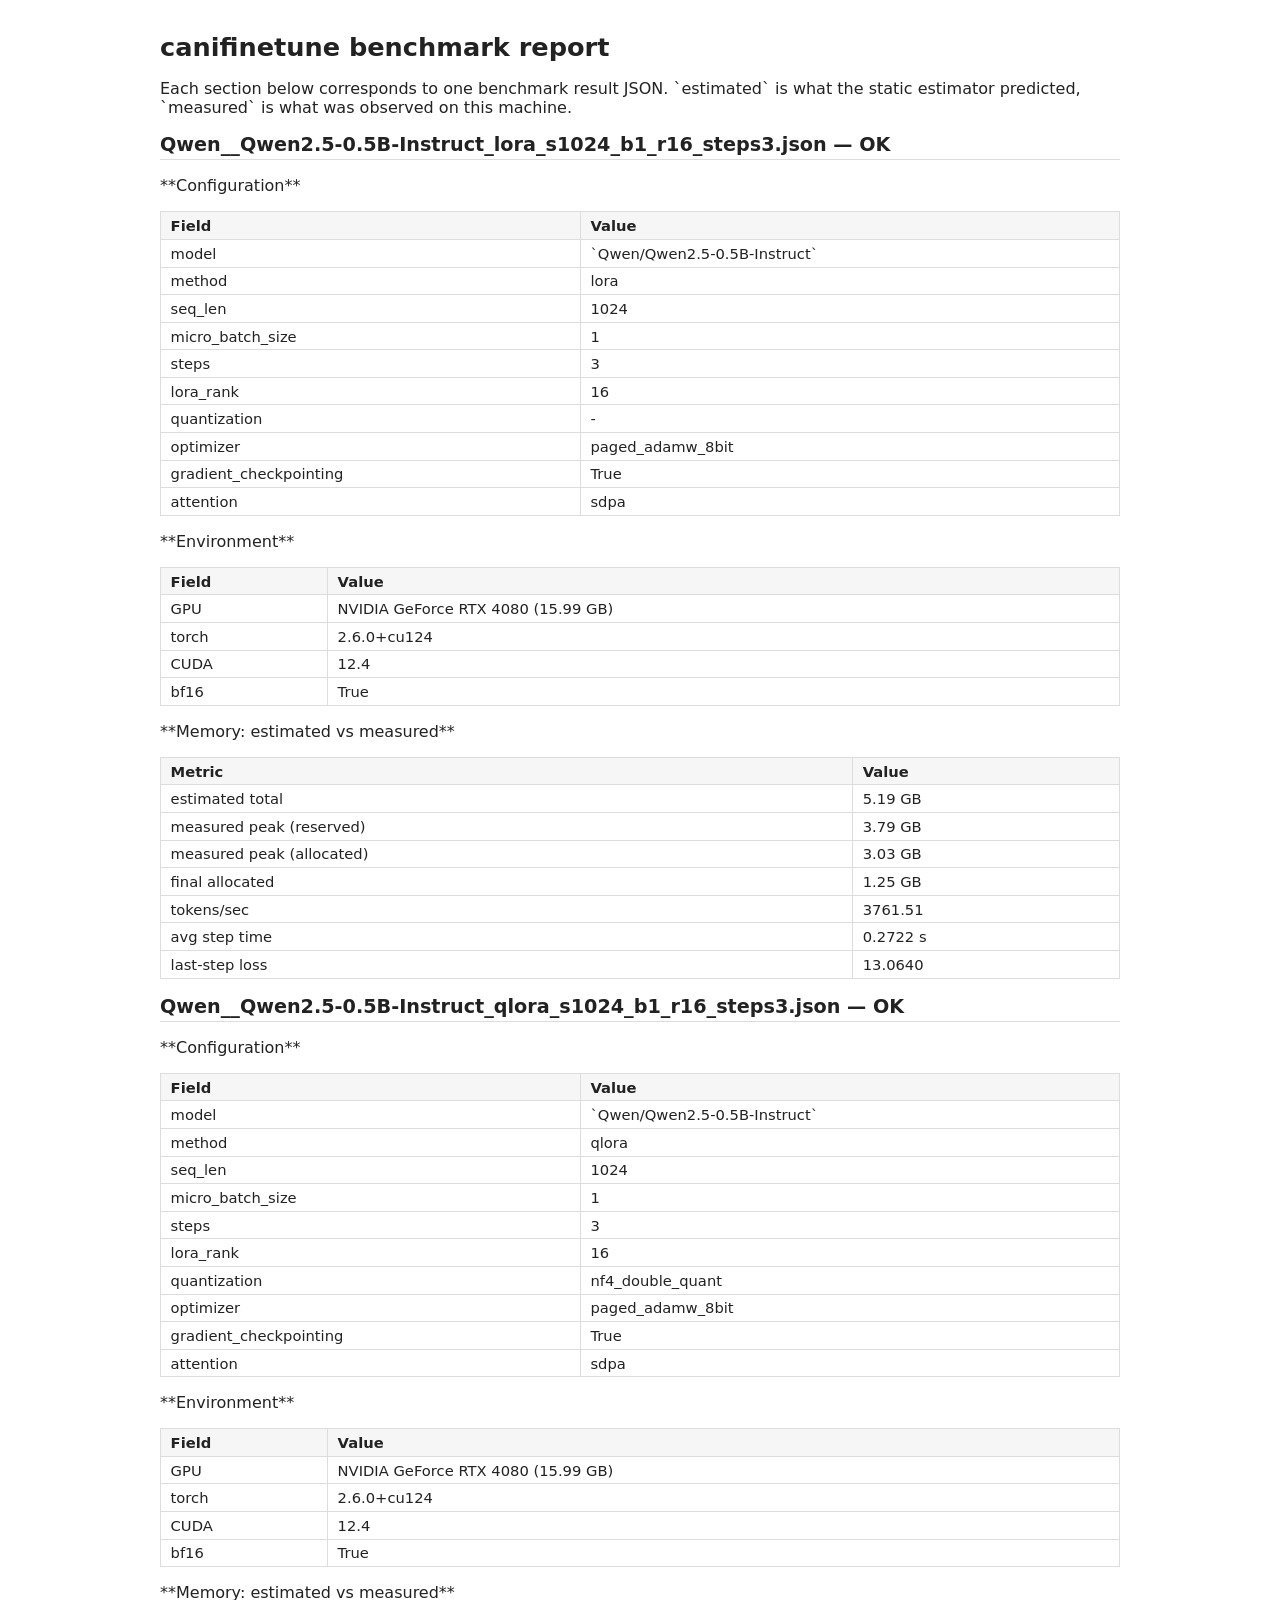
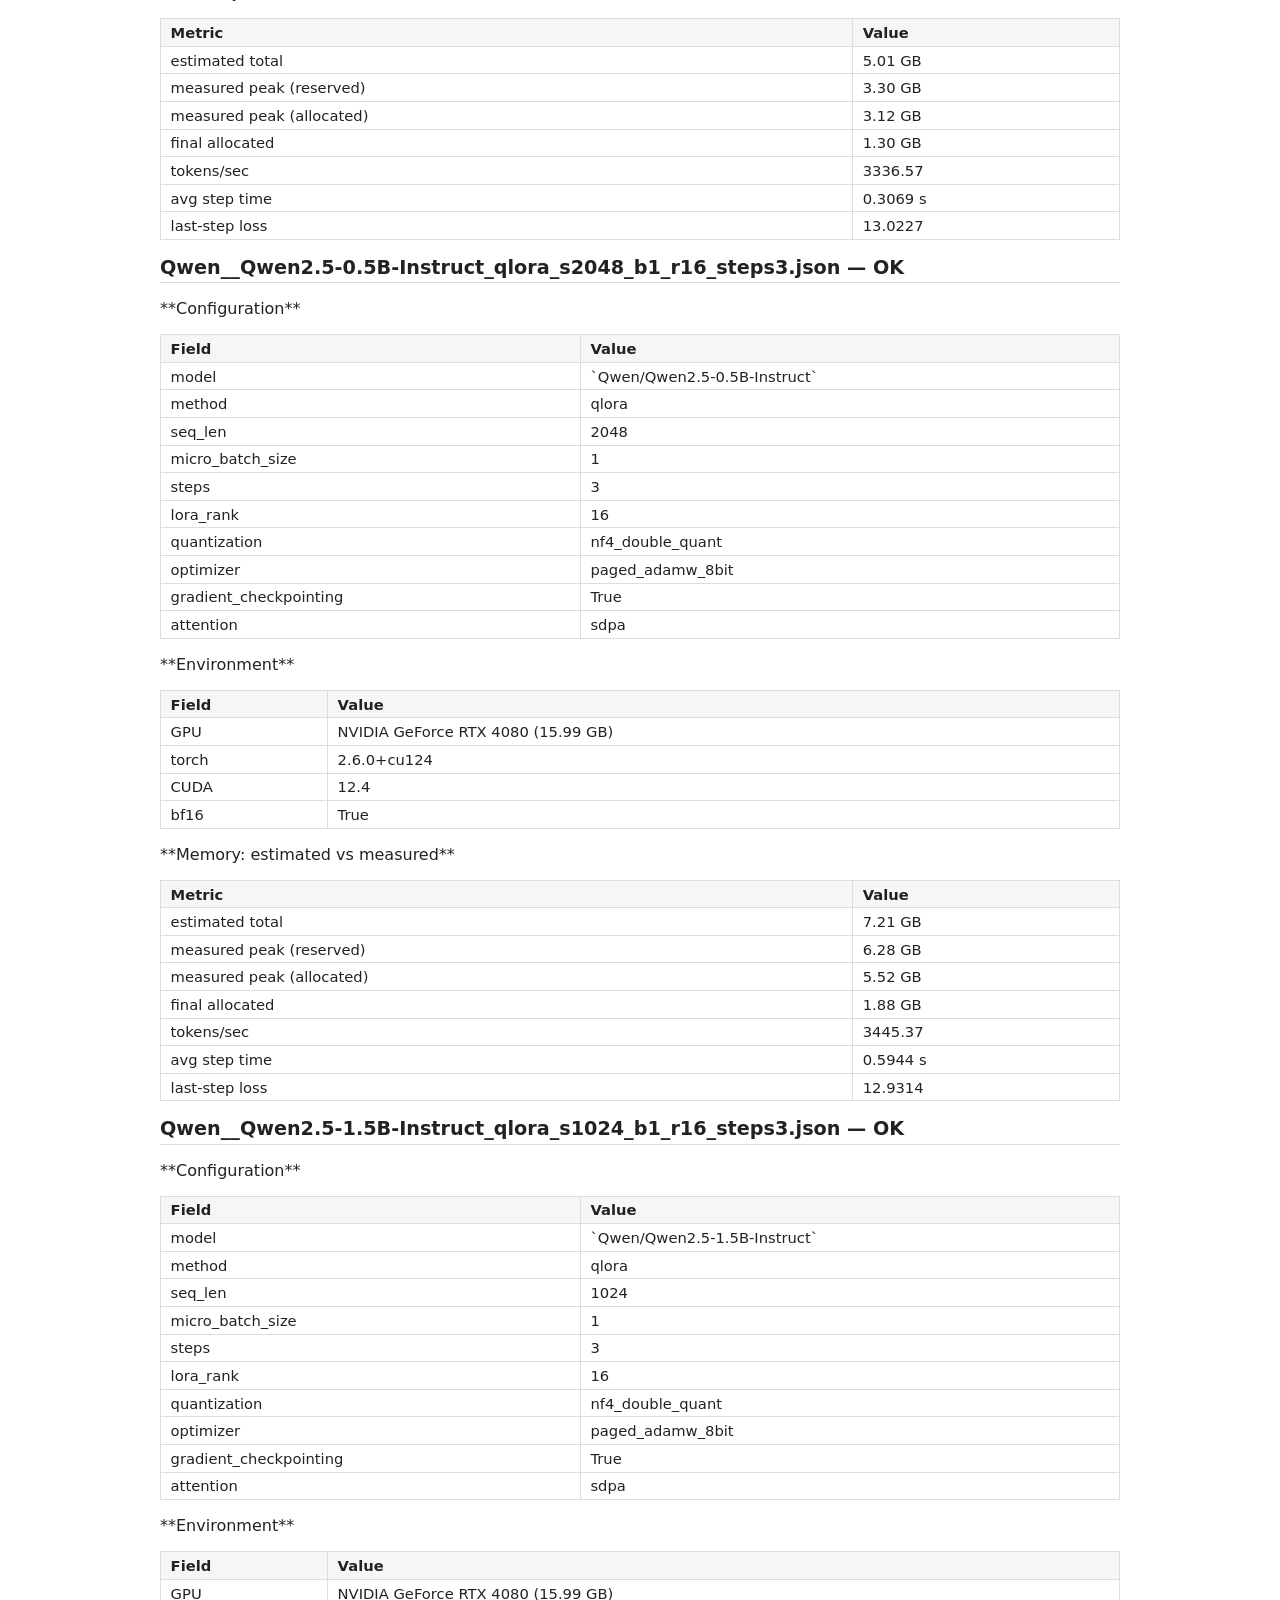
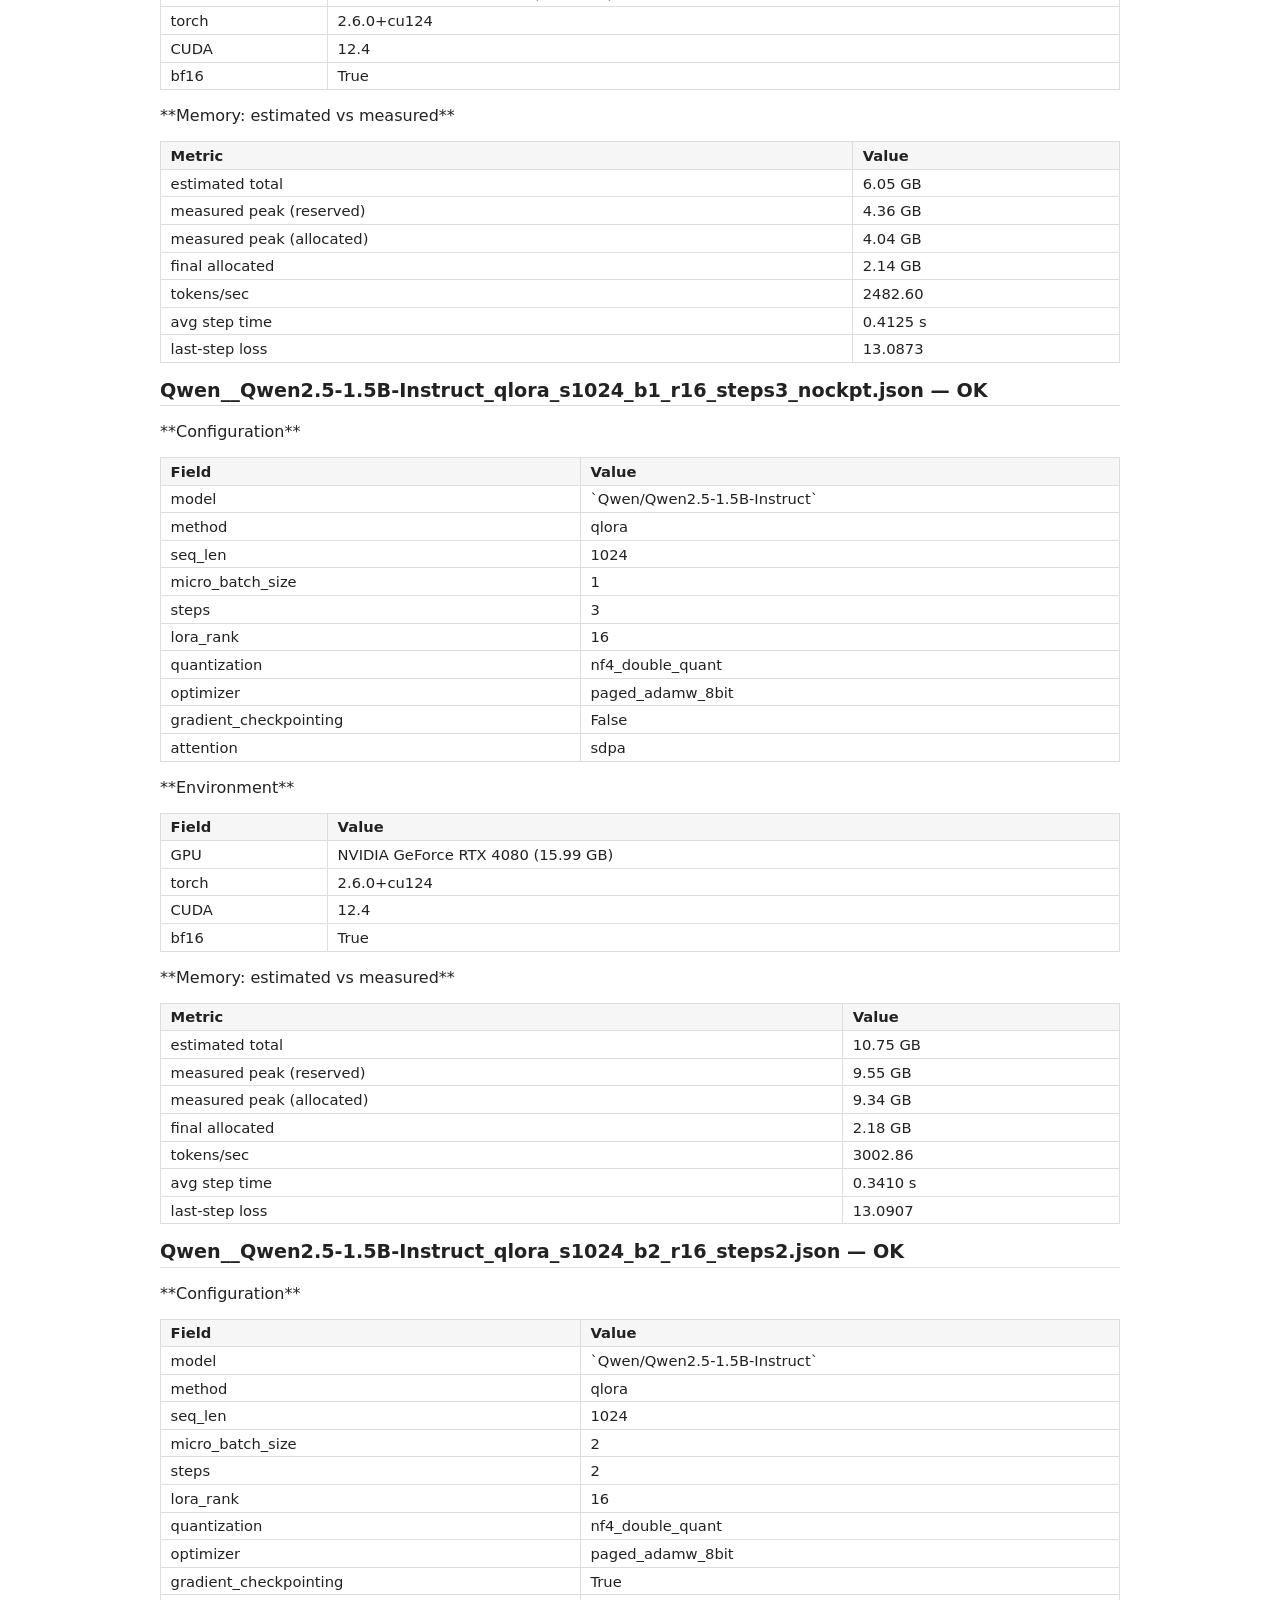
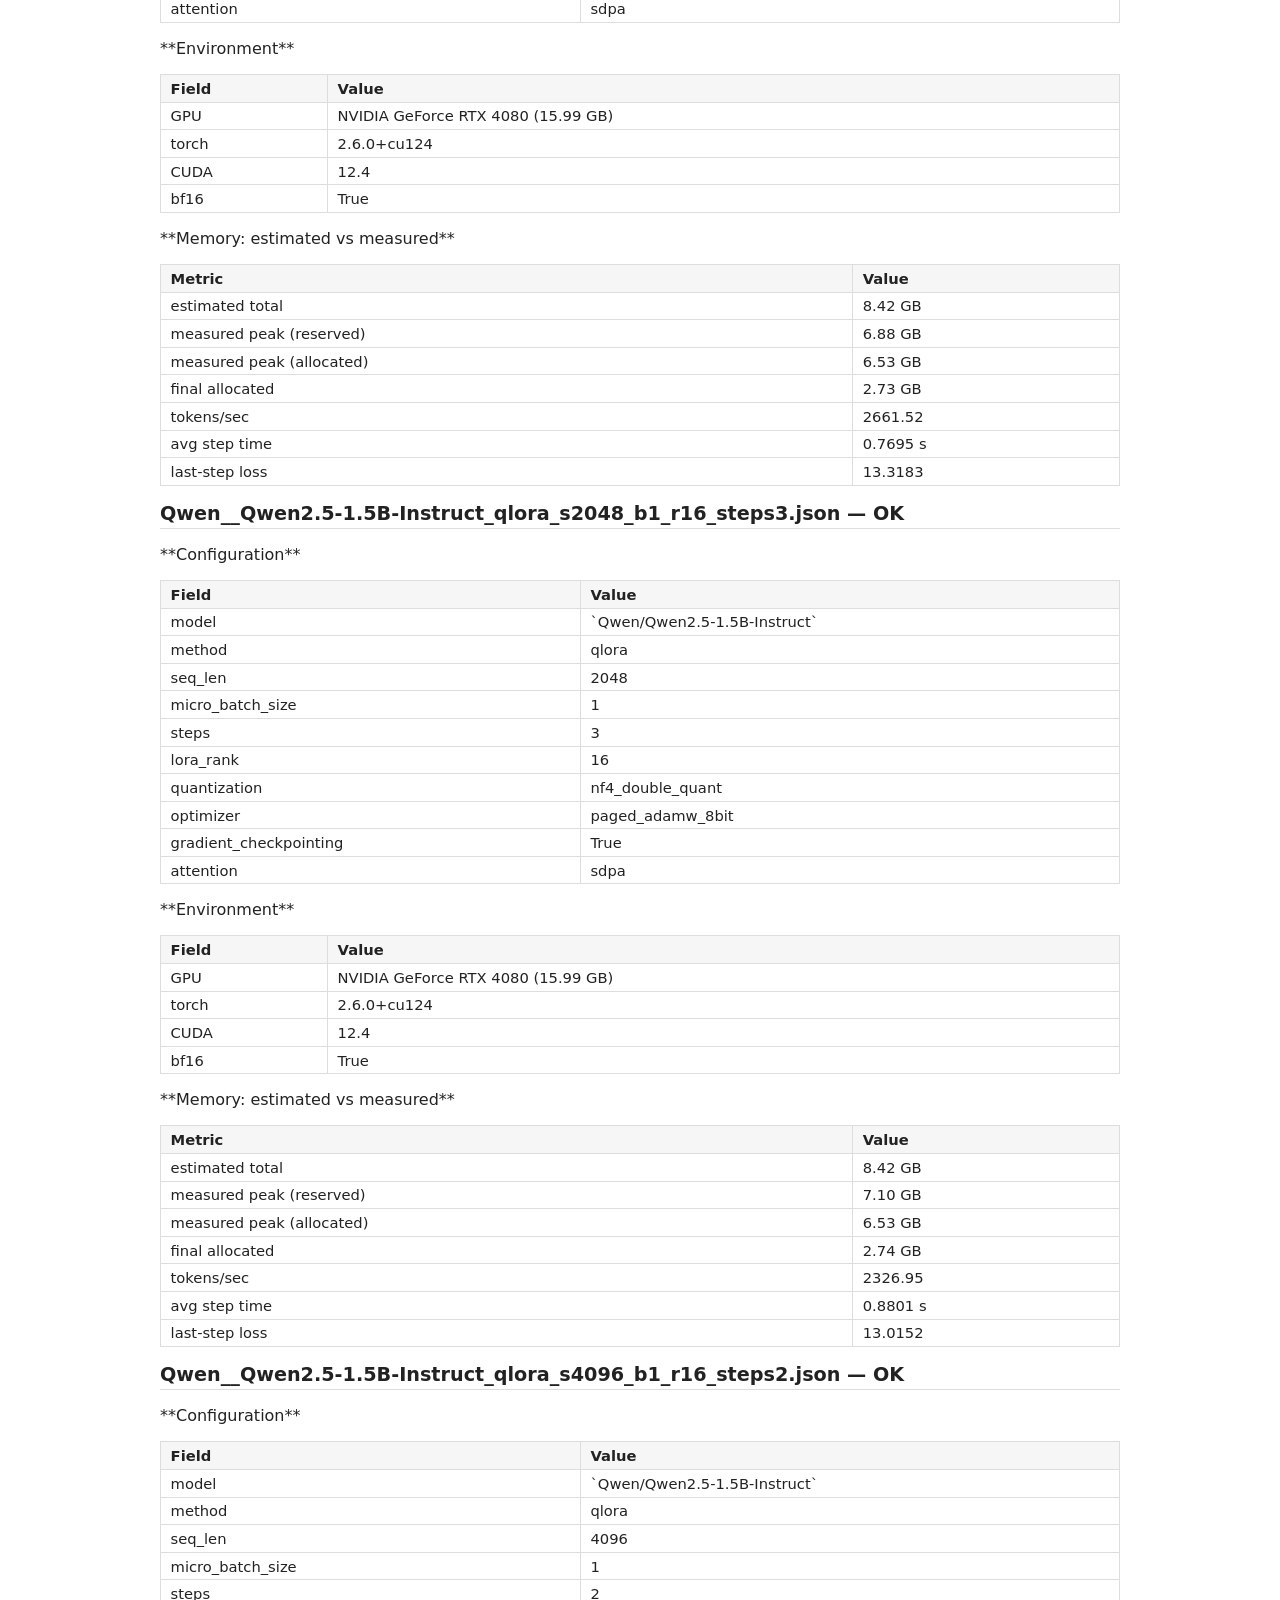
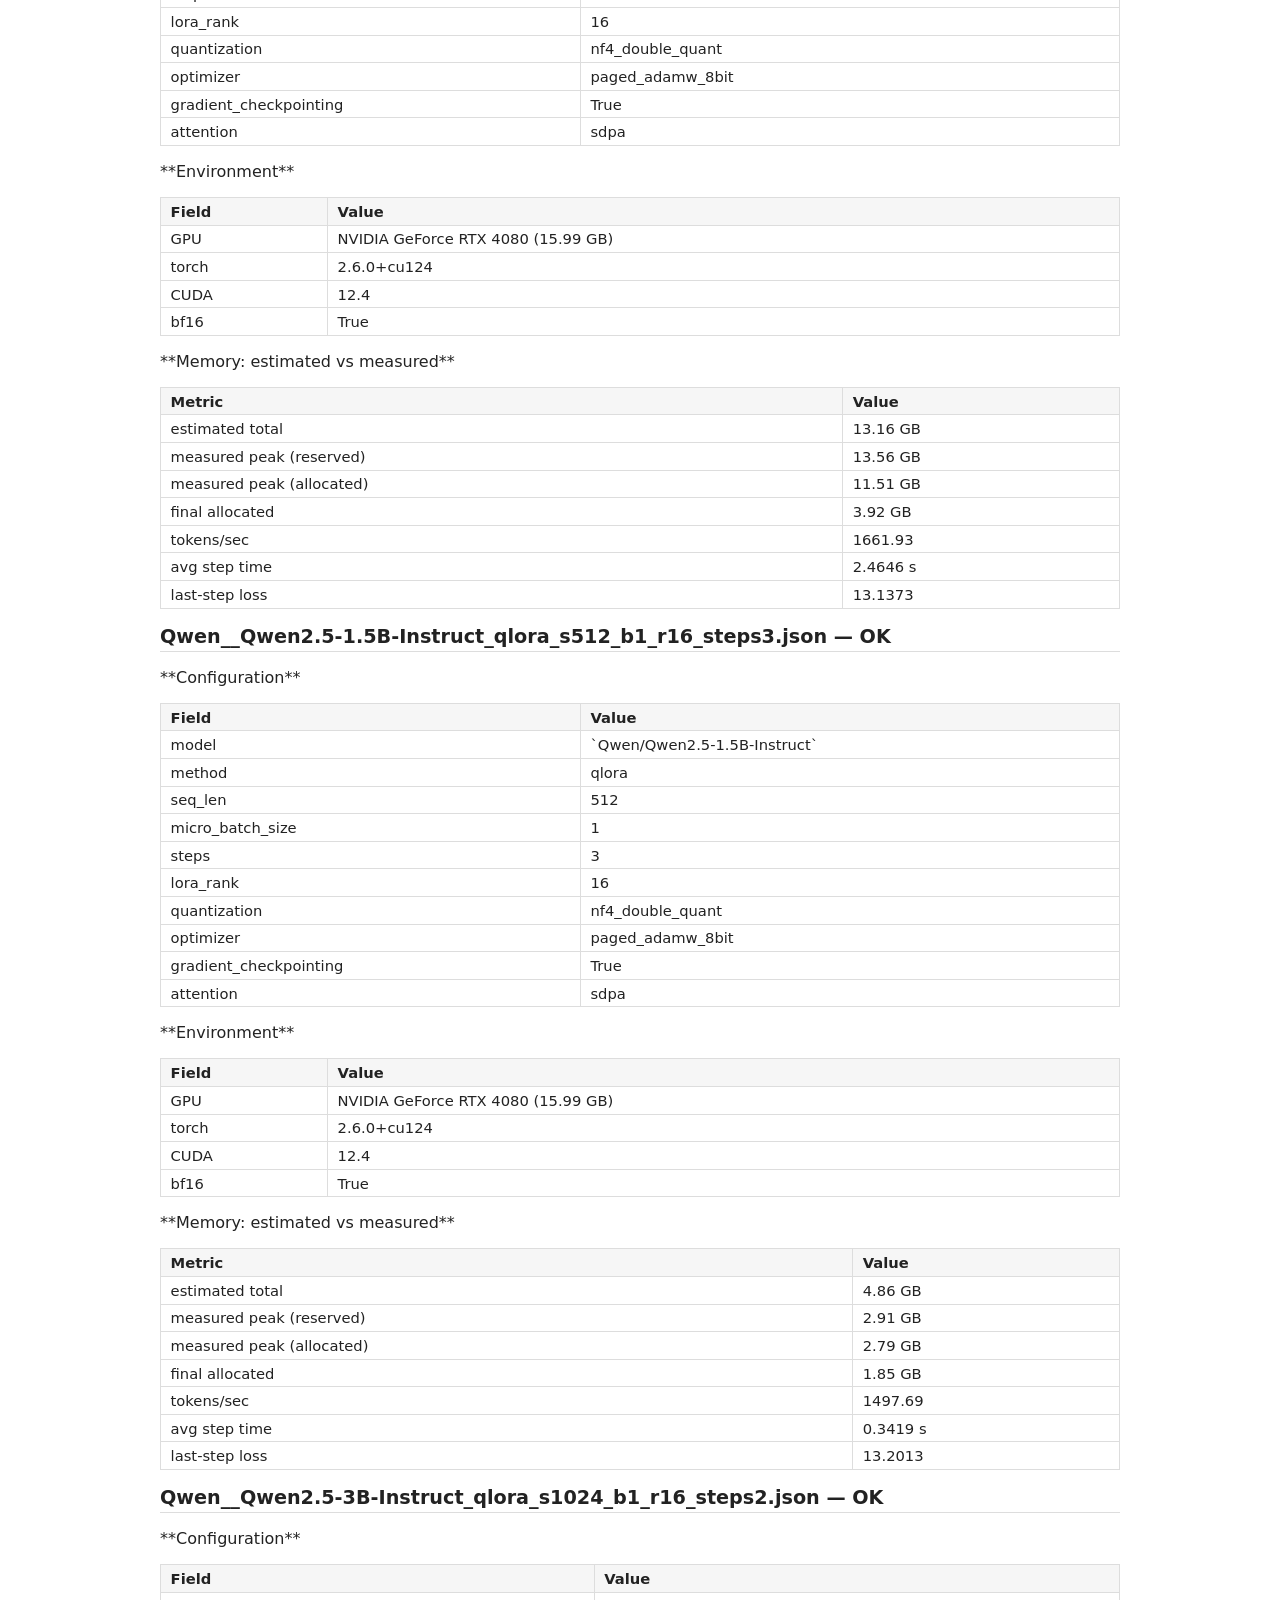
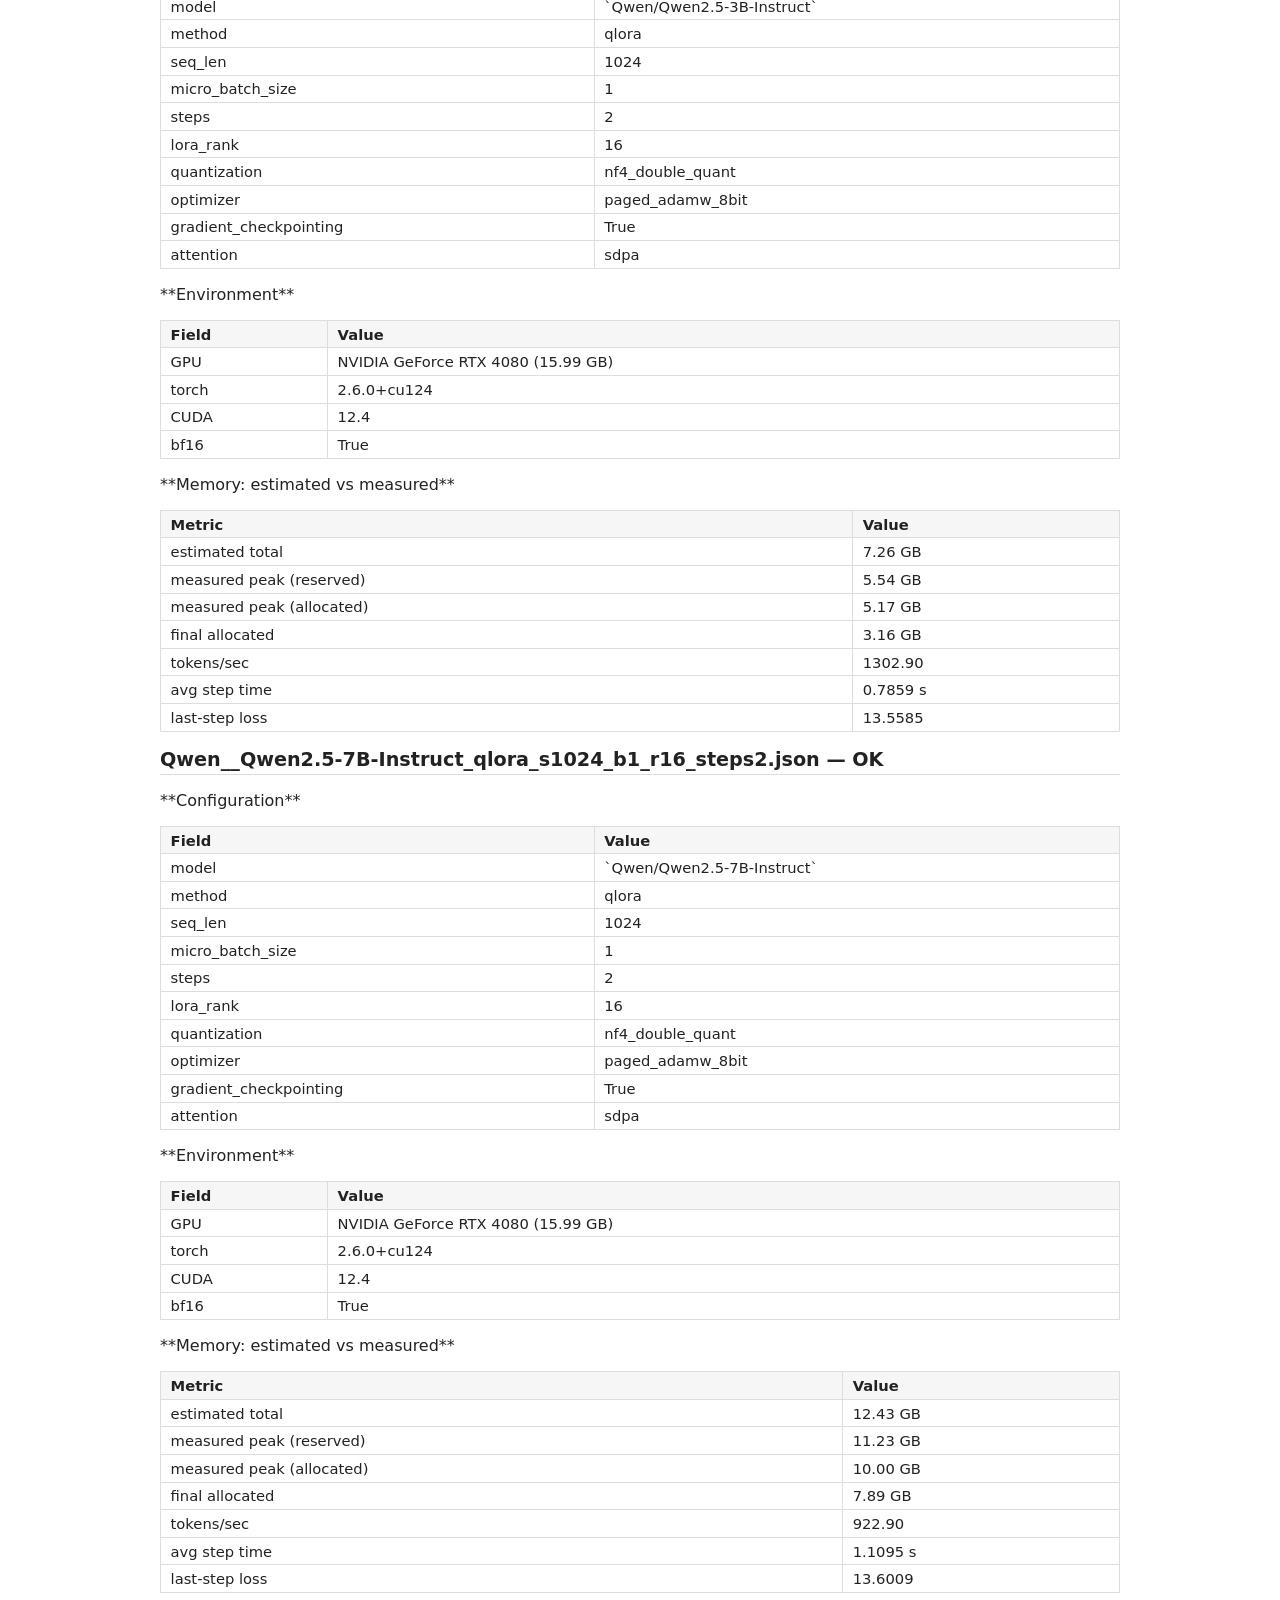
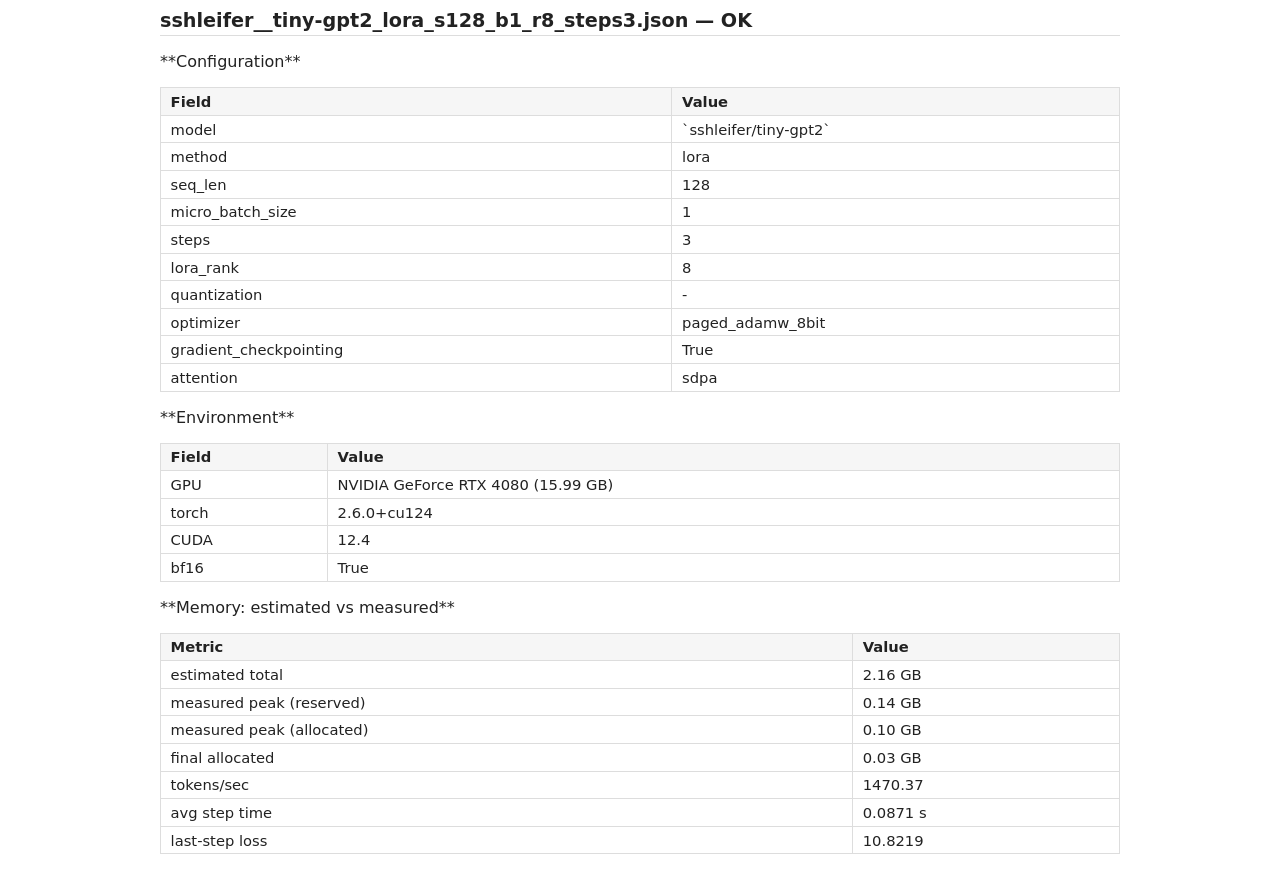
==== commit a06579cf: "Prepare 0.3.0" ====
--- a/benchmarks/results/_report.html
+++ b/benchmarks/results/_report.html
@@ -154,7 +154,7 @@
 <th>Metric</th>
 <th>Value</th>
 </tr></thead><tbody>
-<tr><td>estimated total</td><td>7.22 GB</td></tr>
+<tr><td>estimated total</td><td>7.21 GB</td></tr>
 <tr><td>measured peak (reserved)</td><td>6.28 GB</td></tr>
 <tr><td>measured peak (allocated)</td><td>5.52 GB</td></tr>
 <tr><td>final allocated</td><td>1.88 GB</td></tr>
@@ -204,7 +204,7 @@
 <th>Metric</th>
 <th>Value</th>
 </tr></thead><tbody>
-<tr><td>estimated total</td><td>6.07 GB</td></tr>
+<tr><td>estimated total</td><td>6.05 GB</td></tr>
 <tr><td>measured peak (reserved)</td><td>4.36 GB</td></tr>
 <tr><td>measured peak (allocated)</td><td>4.04 GB</td></tr>
 <tr><td>final allocated</td><td>2.14 GB</td></tr>
@@ -254,7 +254,7 @@
 <th>Metric</th>
 <th>Value</th>
 </tr></thead><tbody>
-<tr><td>estimated total</td><td>10.77 GB</td></tr>
+<tr><td>estimated total</td><td>10.75 GB</td></tr>
 <tr><td>measured peak (reserved)</td><td>9.55 GB</td></tr>
 <tr><td>measured peak (allocated)</td><td>9.34 GB</td></tr>
 <tr><td>final allocated</td><td>2.18 GB</td></tr>
@@ -304,7 +304,7 @@
 <th>Metric</th>
 <th>Value</th>
 </tr></thead><tbody>
-<tr><td>estimated total</td><td>8.44 GB</td></tr>
+<tr><td>estimated total</td><td>8.42 GB</td></tr>
 <tr><td>measured peak (reserved)</td><td>6.88 GB</td></tr>
 <tr><td>measured peak (allocated)</td><td>6.53 GB</td></tr>
 <tr><td>final allocated</td><td>2.73 GB</td></tr>
@@ -354,7 +354,7 @@
 <th>Metric</th>
 <th>Value</th>
 </tr></thead><tbody>
-<tr><td>estimated total</td><td>8.44 GB</td></tr>
+<tr><td>estimated total</td><td>8.42 GB</td></tr>
 <tr><td>measured peak (reserved)</td><td>7.10 GB</td></tr>
 <tr><td>measured peak (allocated)</td><td>6.53 GB</td></tr>
 <tr><td>final allocated</td><td>2.74 GB</td></tr>
@@ -404,7 +404,7 @@
 <th>Metric</th>
 <th>Value</th>
 </tr></thead><tbody>
-<tr><td>estimated total</td><td>13.19 GB</td></tr>
+<tr><td>estimated total</td><td>13.16 GB</td></tr>
 <tr><td>measured peak (reserved)</td><td>13.56 GB</td></tr>
 <tr><td>measured peak (allocated)</td><td>11.51 GB</td></tr>
 <tr><td>final allocated</td><td>3.92 GB</td></tr>
@@ -454,7 +454,7 @@
 <th>Metric</th>
 <th>Value</th>
 </tr></thead><tbody>
-<tr><td>estimated total</td><td>4.88 GB</td></tr>
+<tr><td>estimated total</td><td>4.86 GB</td></tr>
 <tr><td>measured peak (reserved)</td><td>2.91 GB</td></tr>
 <tr><td>measured peak (allocated)</td><td>2.79 GB</td></tr>
 <tr><td>final allocated</td><td>1.85 GB</td></tr>
@@ -504,7 +504,7 @@
 <th>Metric</th>
 <th>Value</th>
 </tr></thead><tbody>
-<tr><td>estimated total</td><td>7.31 GB</td></tr>
+<tr><td>estimated total</td><td>7.26 GB</td></tr>
 <tr><td>measured peak (reserved)</td><td>5.54 GB</td></tr>
 <tr><td>measured peak (allocated)</td><td>5.17 GB</td></tr>
 <tr><td>final allocated</td><td>3.16 GB</td></tr>
@@ -554,7 +554,7 @@
 <th>Metric</th>
 <th>Value</th>
 </tr></thead><tbody>
-<tr><td>estimated total</td><td>12.54 GB</td></tr>
+<tr><td>estimated total</td><td>12.43 GB</td></tr>
 <tr><td>measured peak (reserved)</td><td>11.23 GB</td></tr>
 <tr><td>measured peak (allocated)</td><td>10.00 GB</td></tr>
 <tr><td>final allocated</td><td>7.89 GB</td></tr>
